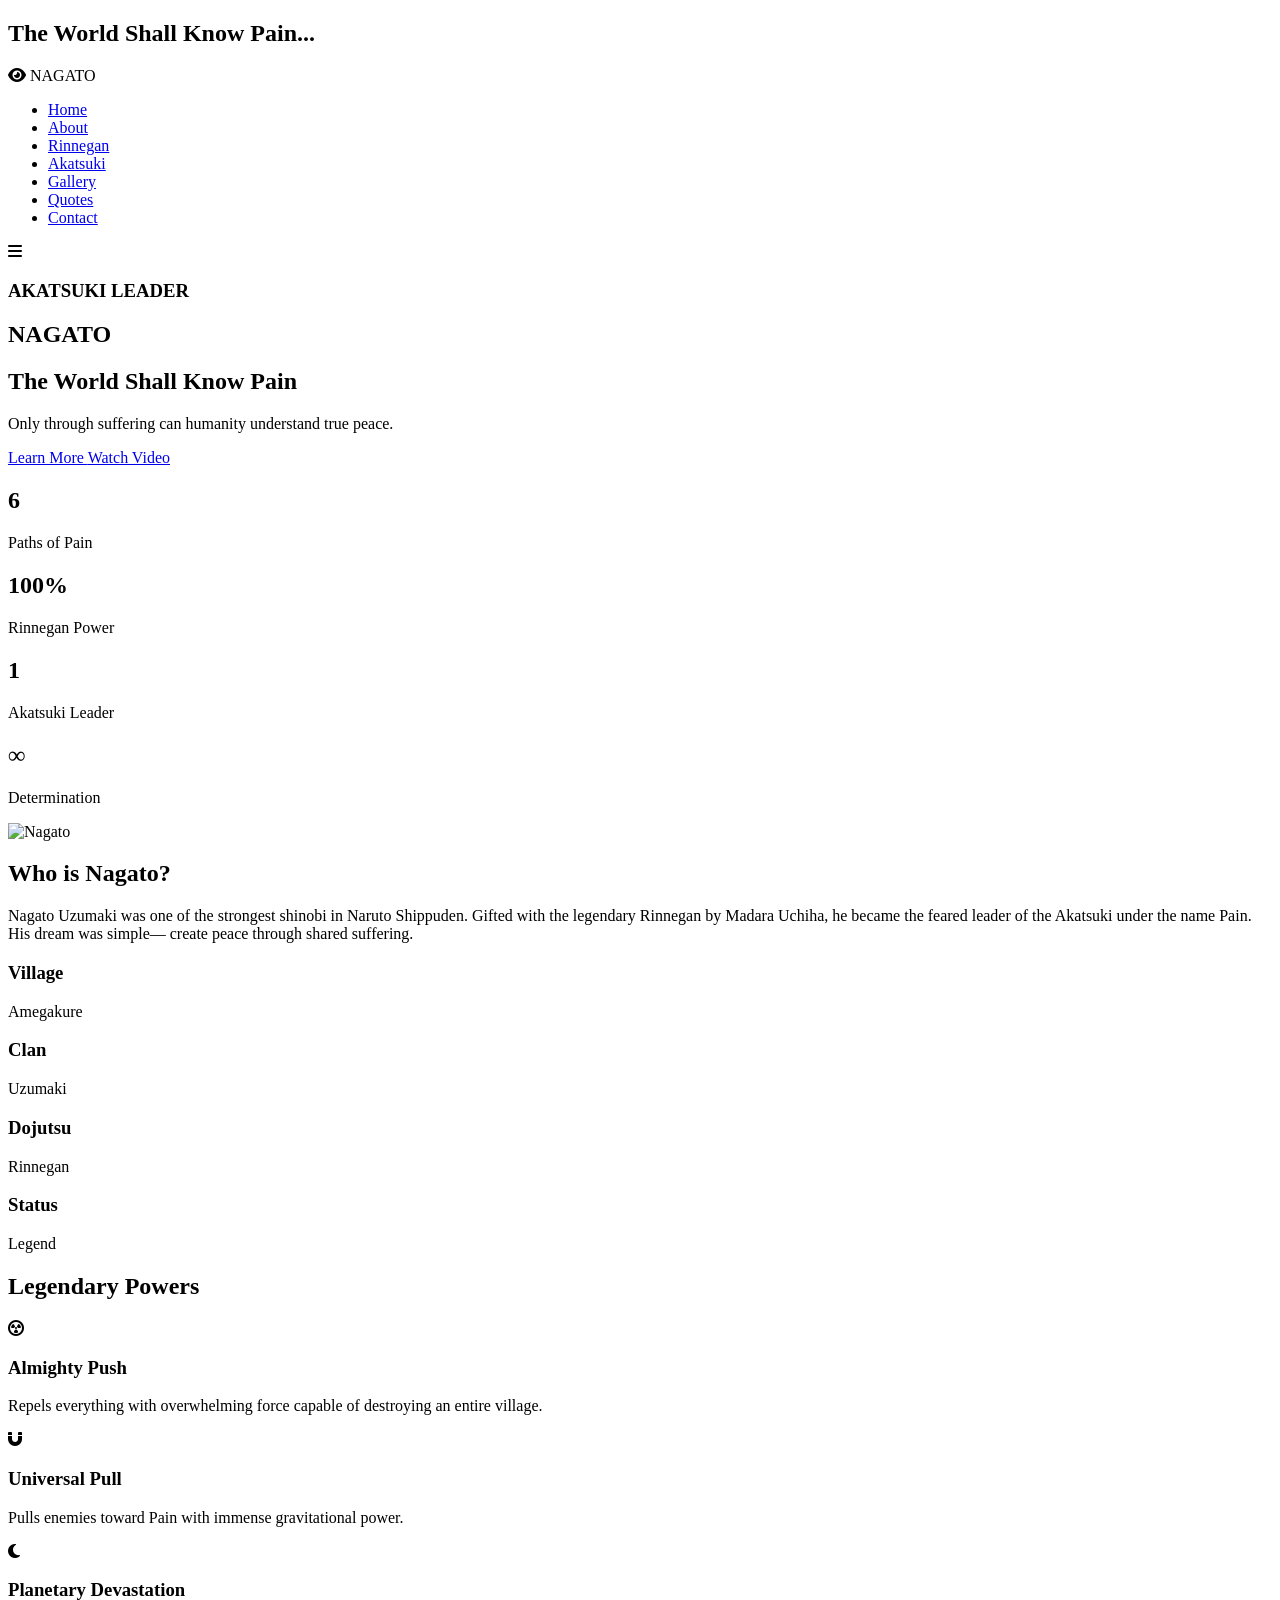
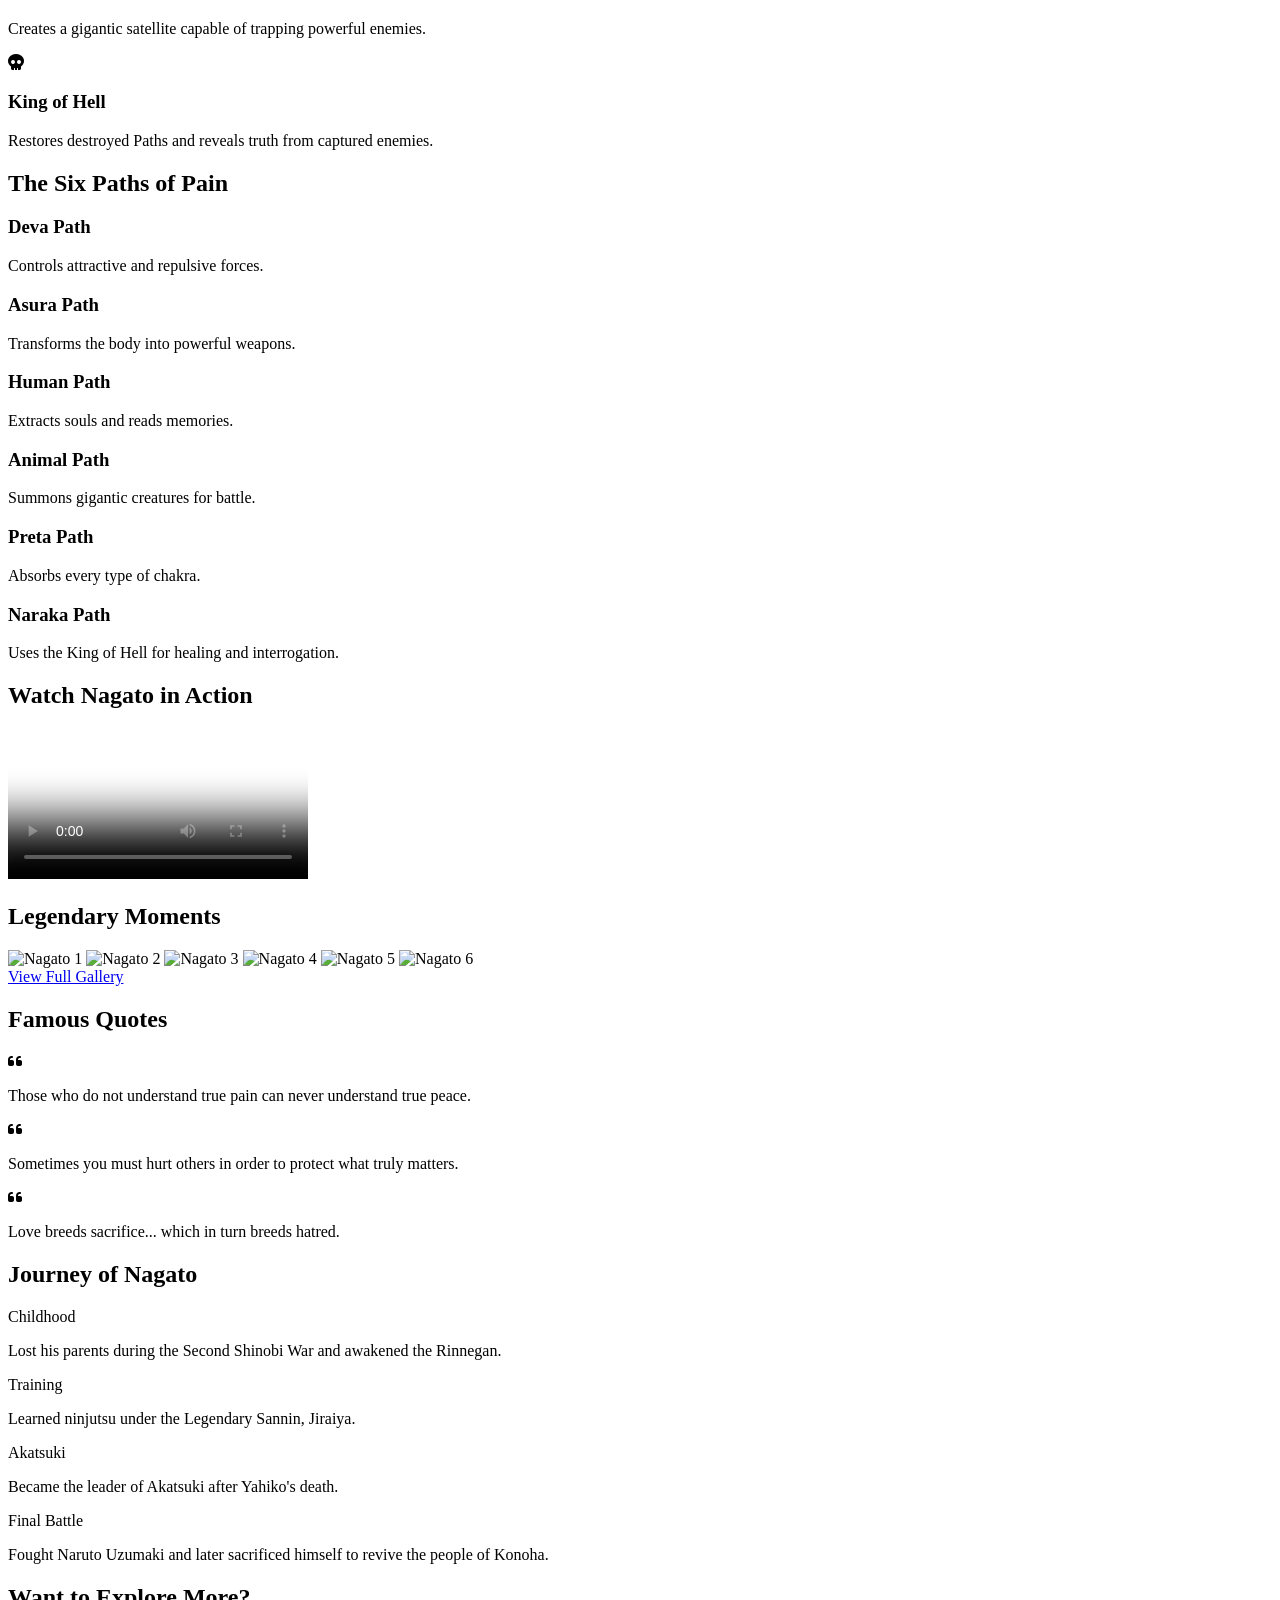
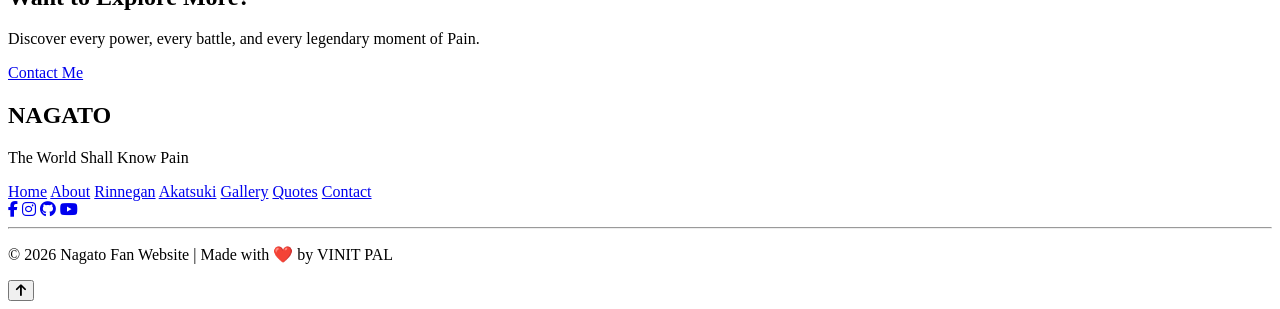
==== index.html @ 59eb29cf "Add files via upload" ====
<!DOCTYPE html>
<html lang="en">
<head>
<meta charset="UTF-8">
<meta name="viewport" content="width=device-width, initial-scale=1.0">

<title>Nagato | The World Shall Know Pain</title>

<link rel="preconnect" href="https://fonts.googleapis.com">
<link rel="preconnect" href="https://fonts.gstatic.com" crossorigin>

<link href="https://fonts.googleapis.com/css2?family=Poppins:wght@300;400;500;600;700&display=swap" rel="stylesheet">

<link rel="stylesheet" href="css/style.css">

<link rel="stylesheet"
href="https://cdnjs.cloudflare.com/ajax/libs/font-awesome/6.6.0/css/all.min.css">

</head>

<body>

<!-- Loading Screen -->

<div id="loader">

<div class="spinner"></div>

<h2>The World Shall Know Pain...</h2>

</div>

<!-- Navigation -->

<header>

<nav class="navbar">

<div class="logo">

<i class="fa-solid fa-eye"></i>

<span>NAGATO</span>

</div>

<ul class="nav-links">

<li><a href="index.html" class="active">Home</a></li>

<li><a href="about.html">About</a></li>

<li><a href="rinnegan.html">Rinnegan</a></li>

<li><a href="akatsuki.html">Akatsuki</a></li>

<li><a href="gallery.html">Gallery</a></li>

<li><a href="quotes.html">Quotes</a></li>

<li><a href="contact.html">Contact</a></li>

</ul>

<div class="menu-btn">

<i class="fa-solid fa-bars"></i>

</div>

</nav>

</header>

<!-- Hero -->

<section class="hero">

<div class="overlay"></div>

<div class="hero-content">

<h3>AKATSUKI LEADER</h3>

<h1>NAGATO</h1>

<h2>The World Shall Know Pain</h2>

<p>

Only through suffering can humanity understand true peace.

</p>

<div class="hero-buttons">

<a href="#about" class="btn">

Learn More

</a>

<a href="#video" class="btn btn-outline">

Watch Video

</a>

</div>

</div>

</section>

<!-- Stats -->

<section class="stats">

<div class="stat-box">

<h1>6</h1>

<p>Paths of Pain</p>

</div>

<div class="stat-box">

<h1>100%</h1>

<p>Rinnegan Power</p>

</div>

<div class="stat-box">

<h1>1</h1>

<p>Akatsuki Leader</p>

</div>

<div class="stat-box">

<h1>∞</h1>

<p>Determination</p>

</div>

</section>

<!-- About -->

<section id="about" class="about">

<div class="about-image">

<img src="images/nagato.png" alt="Nagato">

</div>

<div class="about-text">

<h2>Who is Nagato?</h2>

<p>

Nagato Uzumaki was one of the strongest shinobi in Naruto Shippuden.
Gifted with the legendary Rinnegan by Madara Uchiha,
he became the feared leader of the Akatsuki under the name
Pain.

His dream was simple—

create peace through shared suffering.

</p>

<div class="info-grid">

<div class="info-card">

<h3>Village</h3>

<p>Amegakure</p>

</div>

<div class="info-card">

<h3>Clan</h3>

<p>Uzumaki</p>

</div>

<div class="info-card">

<h3>Dojutsu</h3>

<p>Rinnegan</p>

</div>

<div class="info-card">

<h3>Status</h3>

<p>Legend</p>

</div>

</div>

</div>

</section>

<!-- Powers -->

<section class="powers">

<h2 class="section-title">

Legendary Powers

</h2>

<div class="cards">

<div class="power-card">

<i class="fa-solid fa-circle-radiation"></i>

<h3>Almighty Push</h3>

<p>

Repels everything with overwhelming force capable of
destroying an entire village.

</p>

</div>

<div class="power-card">

<i class="fa-solid fa-magnet"></i>

<h3>Universal Pull</h3>

<p>

Pulls enemies toward Pain with immense gravitational
power.

</p>

</div>

<div class="power-card">

<i class="fa-solid fa-moon"></i>

<h3>Planetary Devastation</h3>

<p>

Creates a gigantic satellite capable of trapping
powerful enemies.

</p>

</div>

<div class="power-card">

<i class="fa-solid fa-skull"></i>

<h3>King of Hell</h3>

<p>

Restores destroyed Paths and reveals truth from
captured enemies.

</p>

</div>

</div>

</section>

<!-- Six Paths -->

<section class="paths">

<h2 class="section-title">

The Six Paths of Pain

</h2>

<div class="path-grid">

<div class="path-card">

<h3>Deva Path</h3>

<p>

Controls attractive and repulsive forces.

</p>

</div>

<div class="path-card">

<h3>Asura Path</h3>

<p>

Transforms the body into powerful weapons.

</p>

</div>

<div class="path-card">

<h3>Human Path</h3>

<p>

Extracts souls and reads memories.

</p>

</div>

<div class="path-card">

<h3>Animal Path</h3>

<p>

Summons gigantic creatures for battle.

</p>

</div>

<div class="path-card">

<h3>Preta Path</h3>

<p>

Absorbs every type of chakra.

</p>

</div>

<div class="path-card">

<h3>Naraka Path</h3>

<p>

Uses the King of Hell for healing and interrogation.

</p>

</div>

</div>

</section>

<!-- Video Section -->

<section id="video" class="video-section">

    <h2 class="section-title">Watch Nagato in Action</h2>

    <div class="video-container">

        <video controls poster="images/video-thumbnail.jpg">
            <source src="videos/NVSN.mp4" type="video/mp4">
            Your browser does not support the video tag.
        </video>

    </div>

</section>

<!-- Gallery Preview -->

<section class="gallery-preview">

    <h2 class="section-title">Legendary Moments</h2>

    <div class="gallery-grid">

        <img src="images/gallery1.jpg" alt="Nagato 1">

        <img src="images/gallery2.jpg" alt="Nagato 2">

        <img src="images/gallery3.jpg" alt="Nagato 3">

        <img src="images/gallery4.jpg" alt="Nagato 4">

        <img src="images/gallery5.jpg" alt="Nagato 5">

        <img src="images/gallery6.jpg" alt="Nagato 6">

    </div>

    <a href="gallery.html" class="btn gallery-btn">
        View Full Gallery
    </a>

</section>

<!-- Quotes -->

<section class="quotes">

    <h2 class="section-title">
        Famous Quotes
    </h2>

    <div class="quote-container">

        <div class="quote-card">

            <i class="fa-solid fa-quote-left"></i>

            <p>
                Those who do not understand true pain can never
                understand true peace.
            </p>

        </div>

        <div class="quote-card">

            <i class="fa-solid fa-quote-left"></i>

            <p>
                Sometimes you must hurt others in order to protect
                what truly matters.
            </p>

        </div>

        <div class="quote-card">

            <i class="fa-solid fa-quote-left"></i>

            <p>
                Love breeds sacrifice...
                which in turn breeds hatred.
            </p>

        </div>

    </div>

</section>

<!-- Timeline -->

<section class="timeline">

    <h2 class="section-title">
        Journey of Nagato
    </h2>

    <div class="timeline-box">

        <div class="timeline-item">

            <span>Childhood</span>

            <p>
                Lost his parents during the Second Shinobi War
                and awakened the Rinnegan.
            </p>

        </div>

        <div class="timeline-item">

            <span>Training</span>

            <p>
                Learned ninjutsu under the Legendary Sannin,
                Jiraiya.
            </p>

        </div>

        <div class="timeline-item">

            <span>Akatsuki</span>

            <p>
                Became the leader of Akatsuki after Yahiko's death.
            </p>

        </div>

        <div class="timeline-item">

            <span>Final Battle</span>

            <p>
                Fought Naruto Uzumaki and later sacrificed himself
                to revive the people of Konoha.
            </p>

        </div>

    </div>

</section>

<!-- Contact CTA -->

<section class="contact-home">

    <div class="contact-card">

        <h2>
            Want to Explore More?
        </h2>

        <p>
            Discover every power, every battle,
            and every legendary moment of Pain.
        </p>

        <a href="contact.html" class="btn">
            Contact Me
        </a>

    </div>

</section>

<!-- Footer -->

<footer>

    <div class="footer-content">

        <div class="footer-logo">

            <h2>NAGATO</h2>

            <p>
                The World Shall Know Pain
            </p>

        </div>

        <div class="footer-links">

            <a href="index.html">Home</a>

            <a href="about.html">About</a>

            <a href="rinnegan.html">Rinnegan</a>

            <a href="akatsuki.html">Akatsuki</a>

            <a href="gallery.html">Gallery</a>

            <a href="quotes.html">Quotes</a>

            <a href="contact.html">Contact</a>

        </div>

        <div class="footer-social">

            <a href="#"><i class="fab fa-facebook-f"></i></a>

            <a href="#"><i class="fab fa-instagram"></i></a>

            <a href="#"><i class="fab fa-github"></i></a>

            <a href="#"><i class="fab fa-youtube"></i></a>

        </div>

    </div>

    <hr>

    <p class="copyright">
        © 2026 Nagato Fan Website |
        Made with ❤️ by VINIT PAL
    </p>

</footer>

<!-- Back To Top -->

<button id="topBtn">

    <i class="fa-solid fa-arrow-up"></i>

</button>

<!-- JavaScript -->

<script src="js/script.js"></script>

</body>
</html>
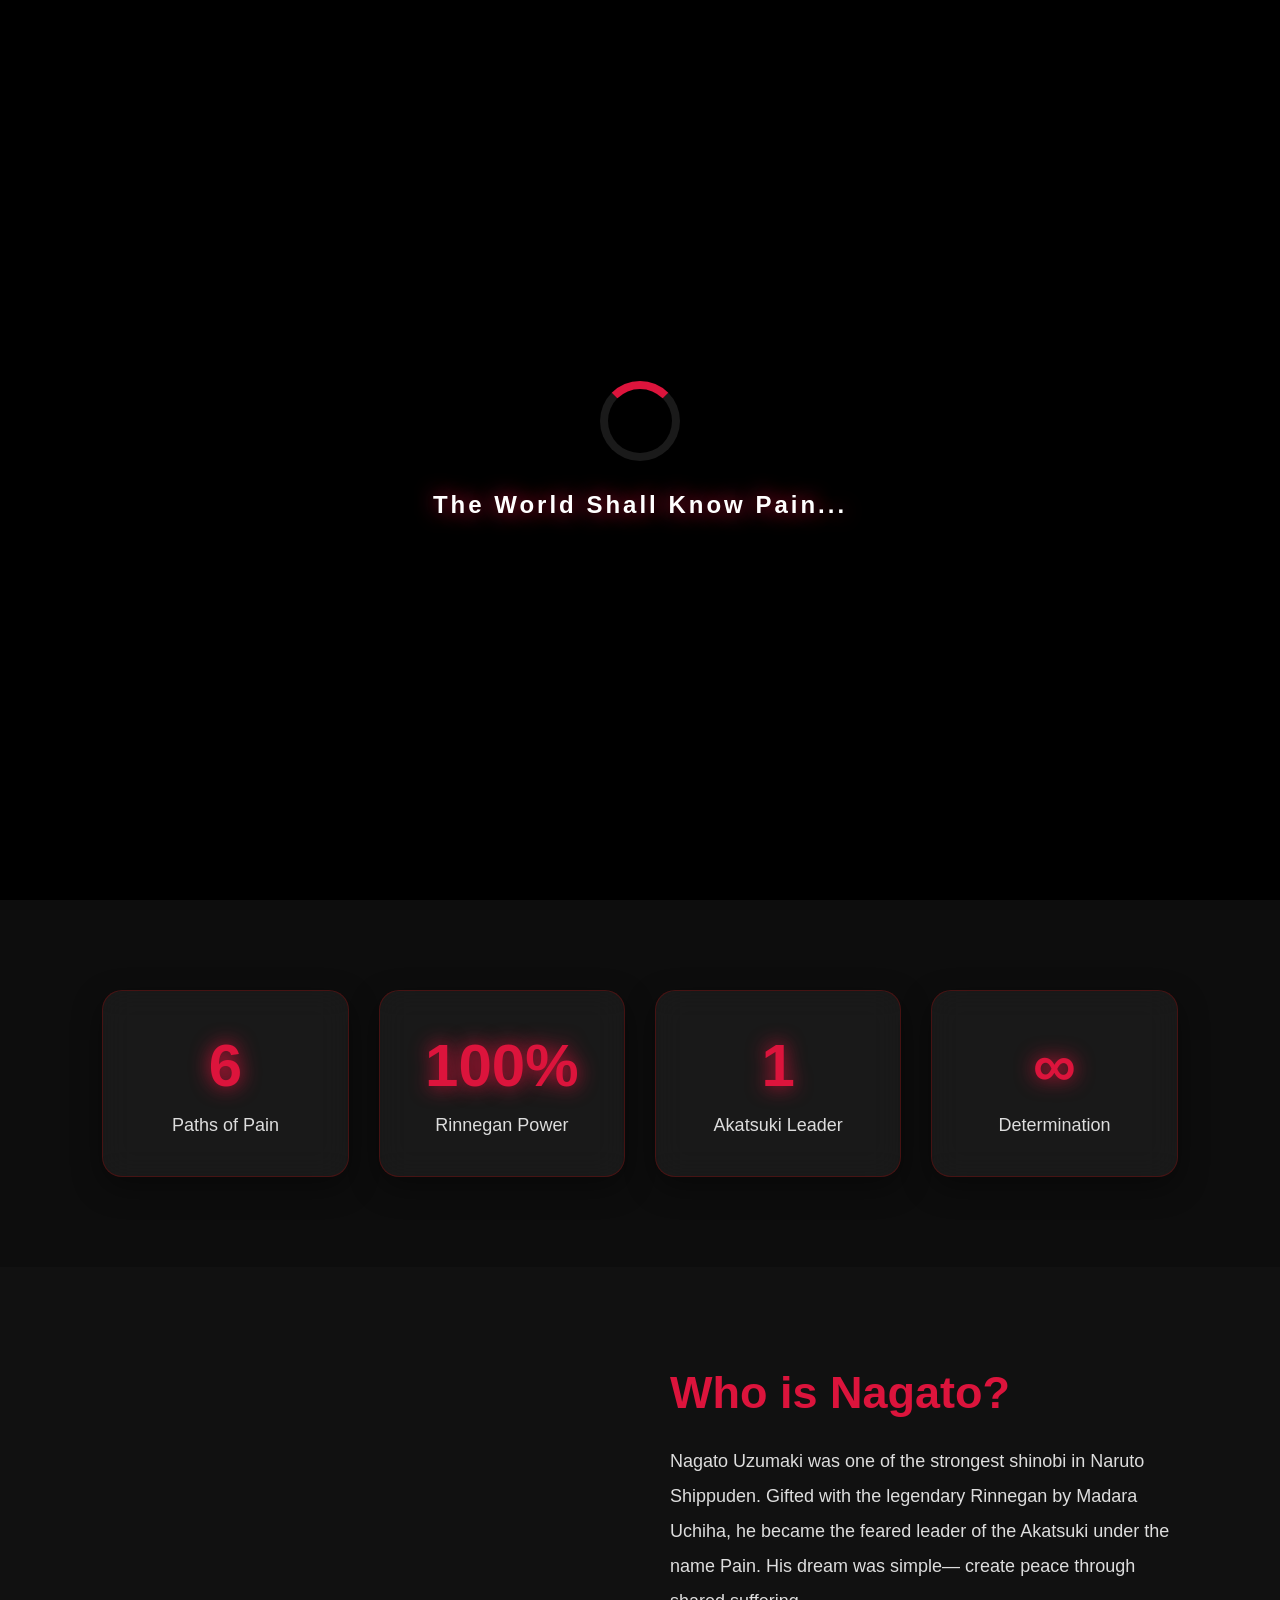
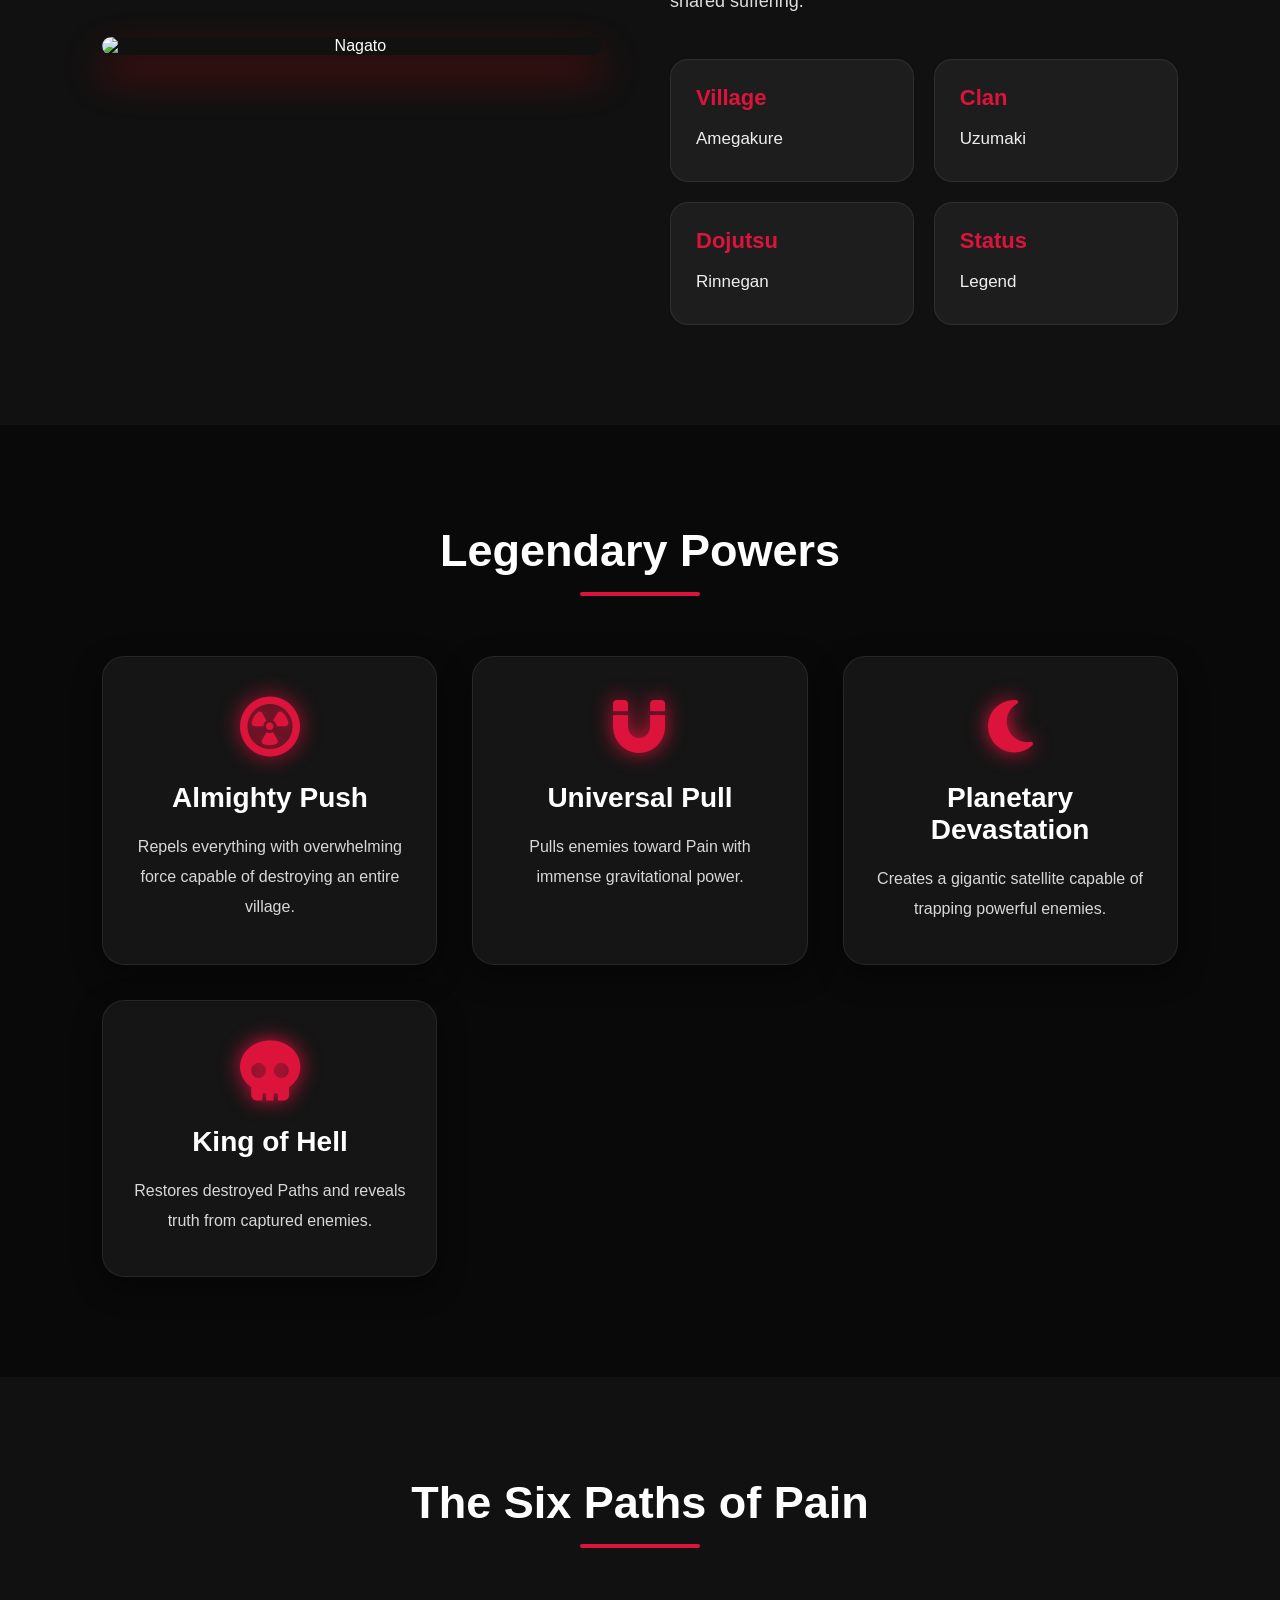
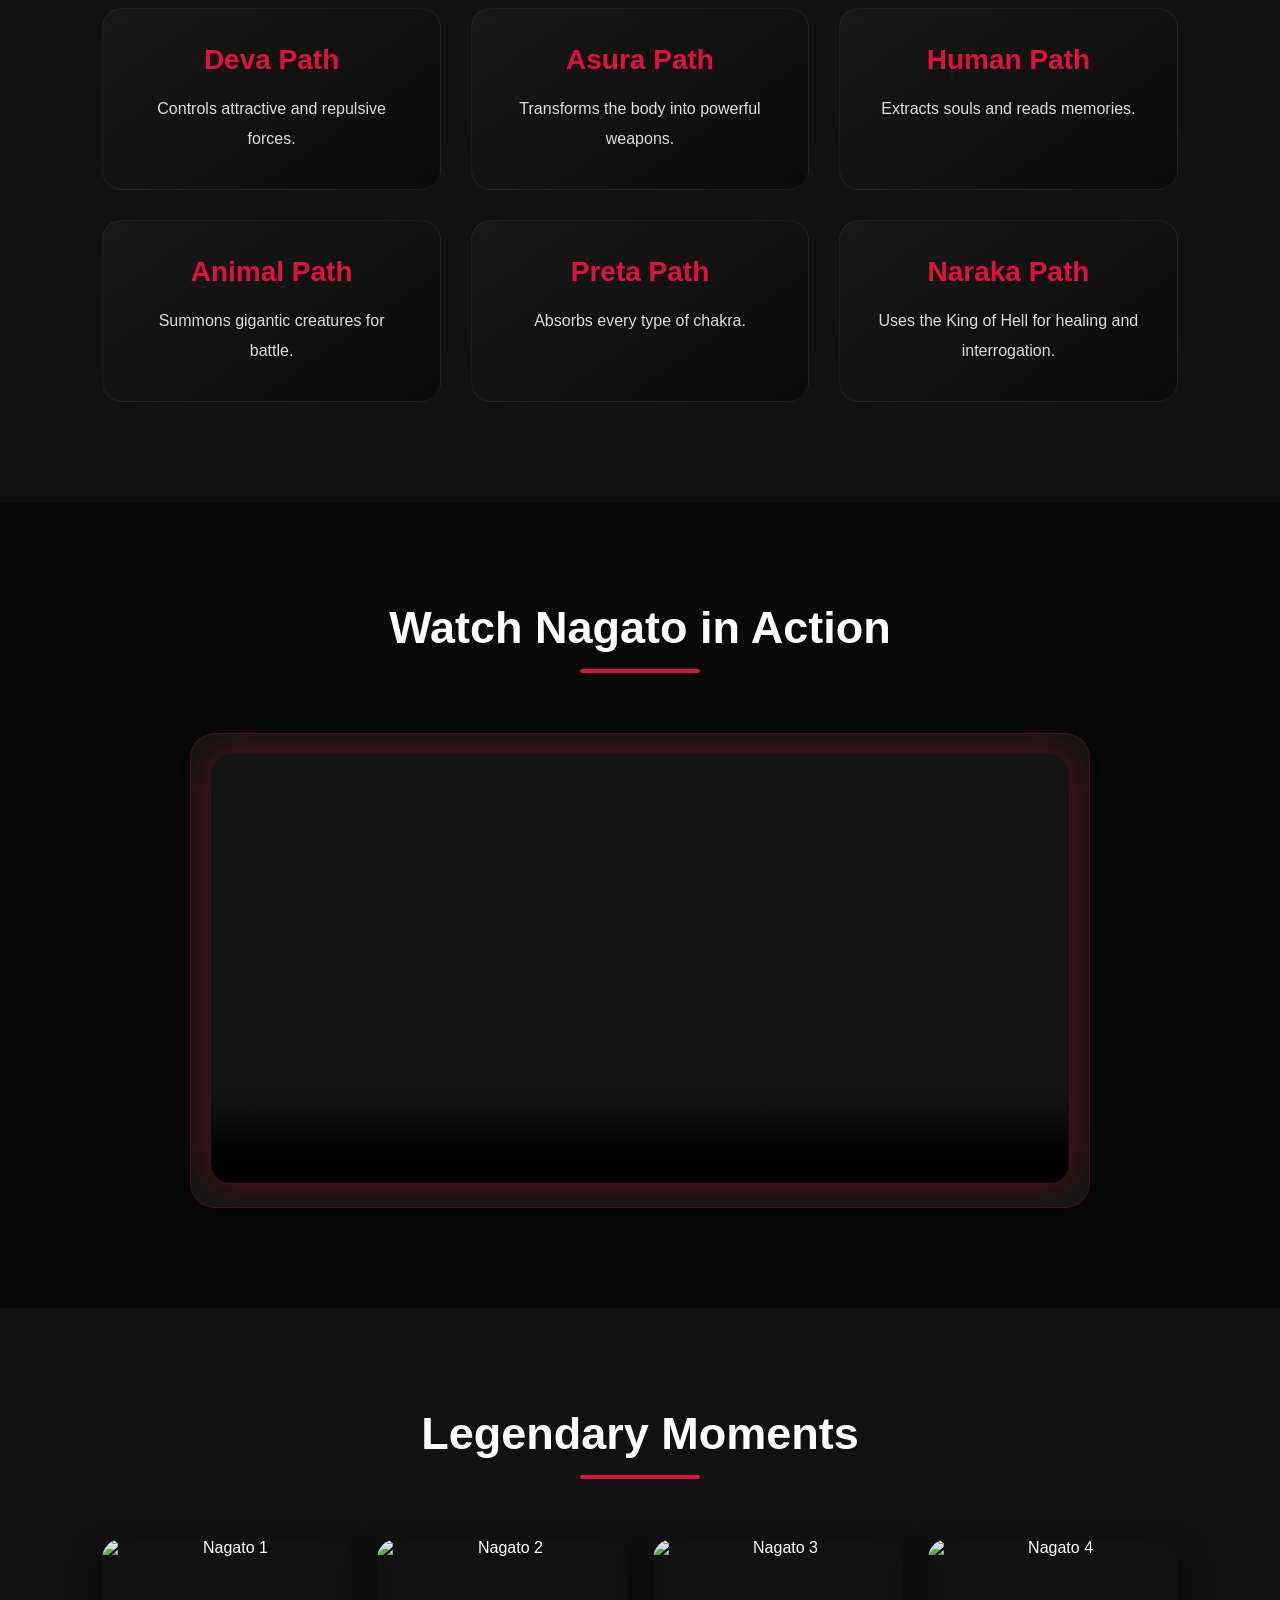
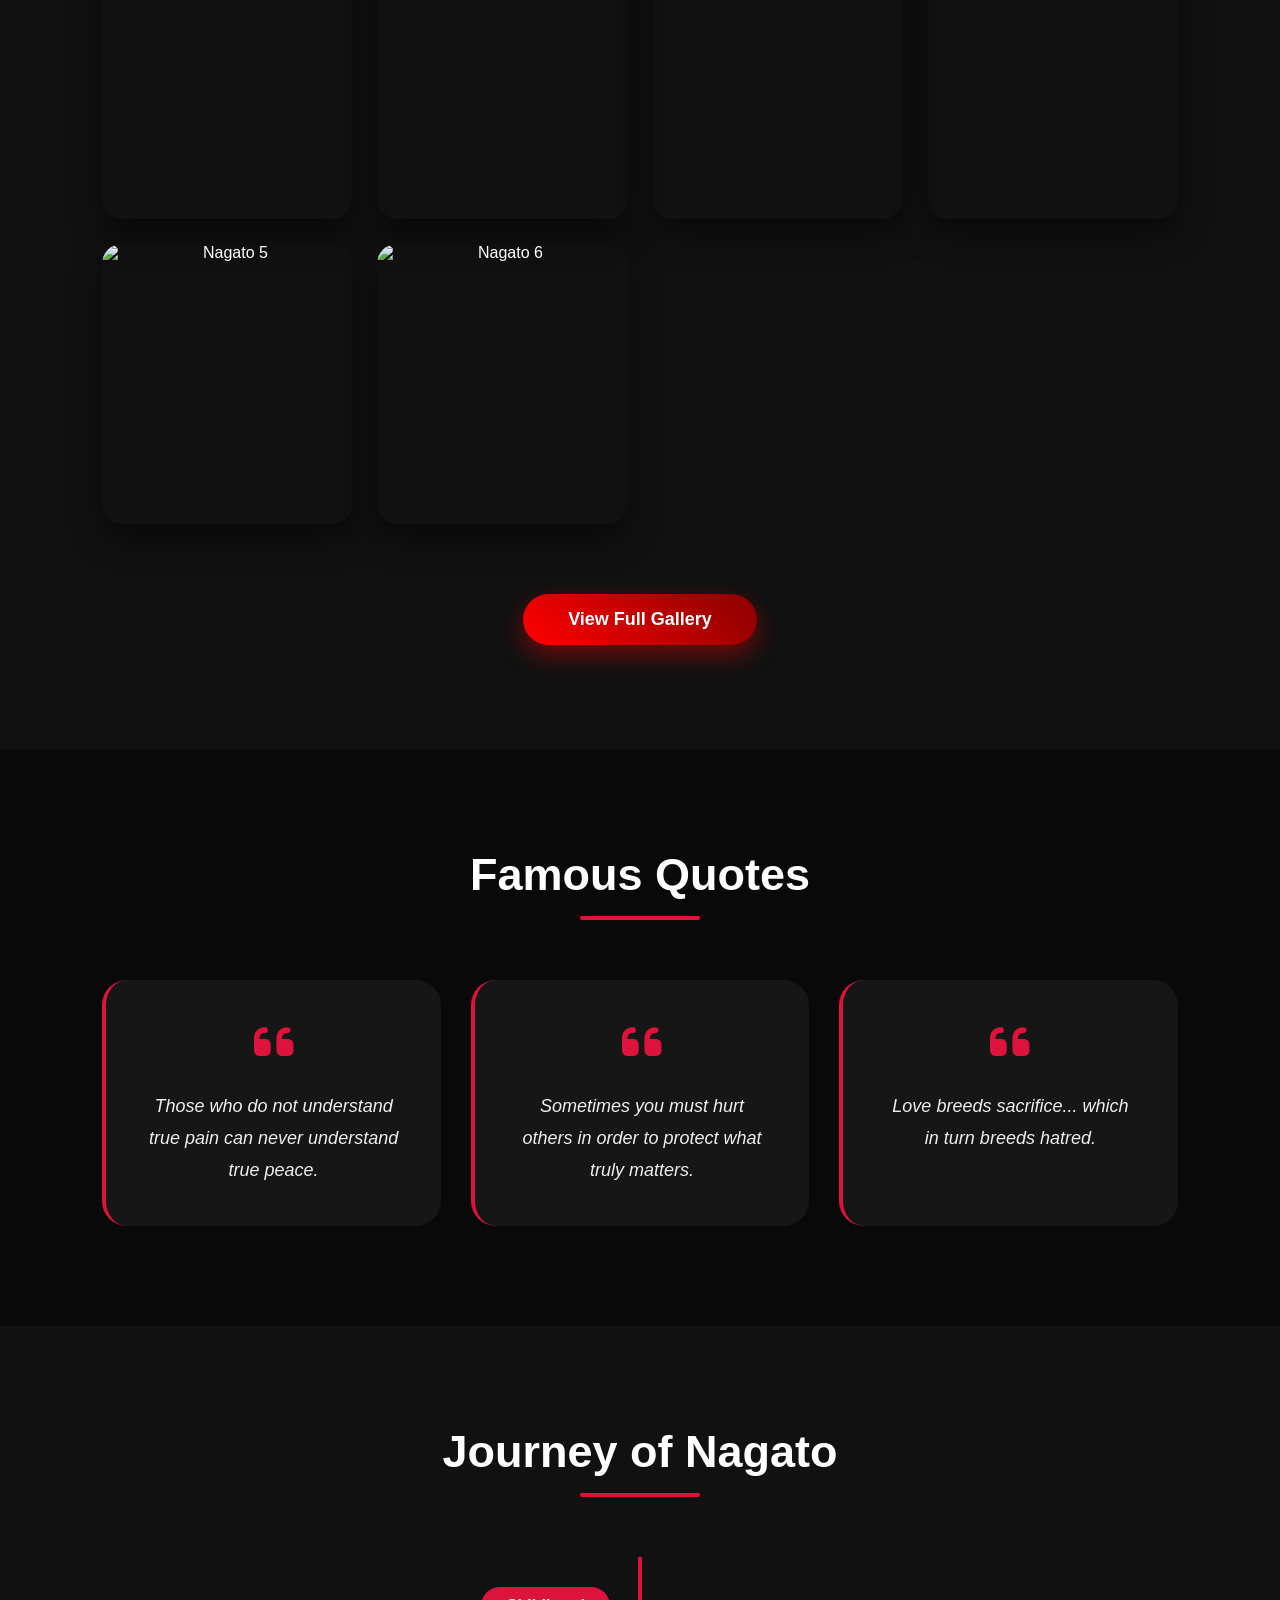
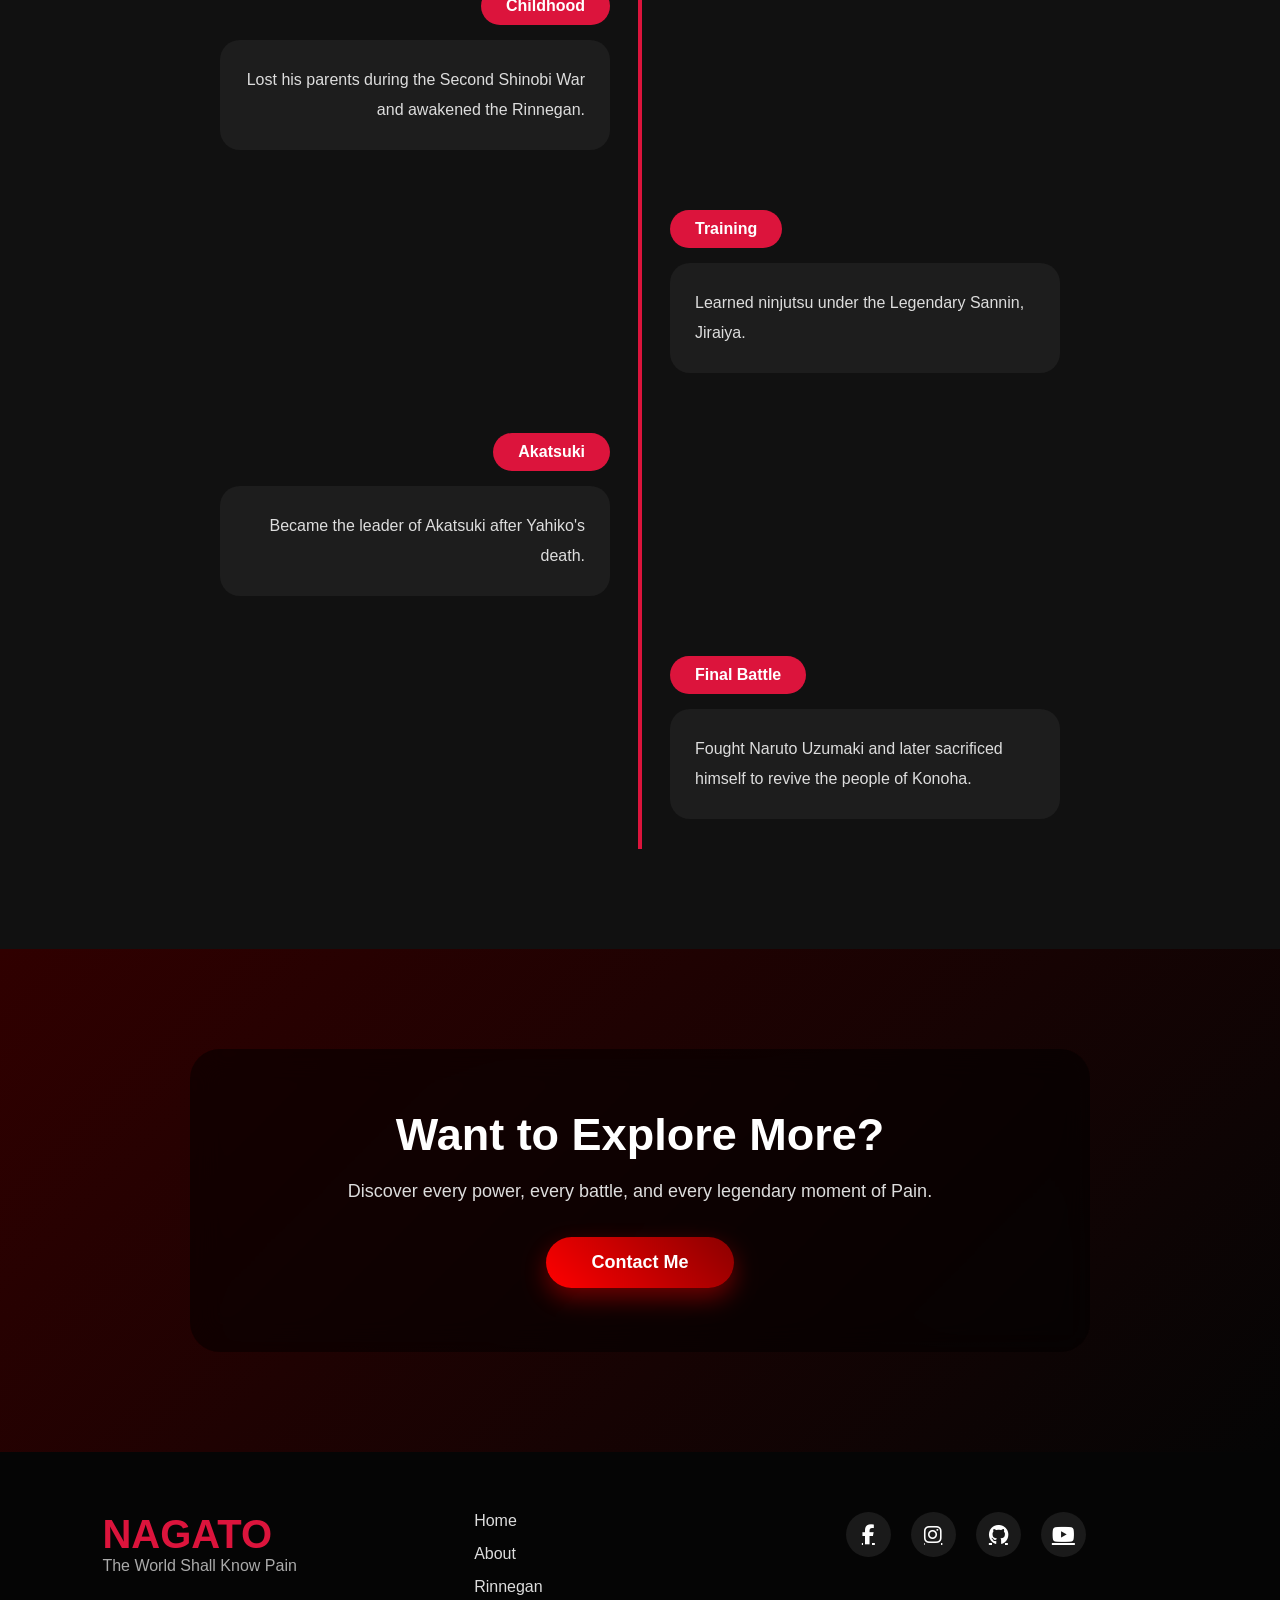
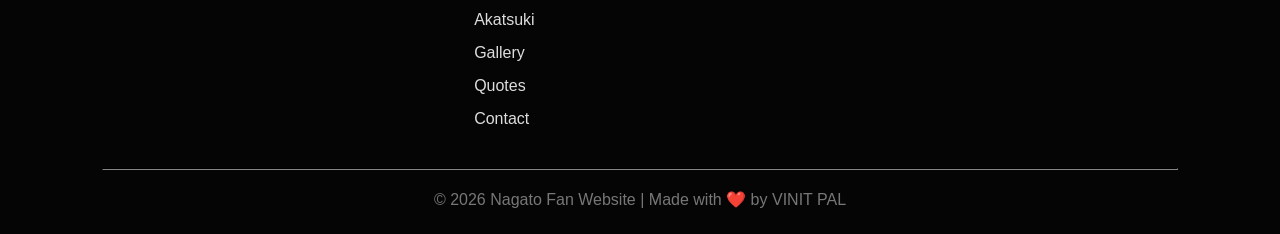
==== commit 05011704: "Fix HTML encoding issues in index.html" ====
--- a/index.html
+++ b/index.html
@@ -11,7 +11,7 @@
 
 <link href="https://fonts.googleapis.com/css2?family=Poppins:wght@300;400;500;600;700&display=swap" rel="stylesheet">
 
-<link rel="stylesheet" href="css/style.css">
+<link rel="stylesheet" href="style.css">
 
 <link rel="stylesheet"
 href="https://cdnjs.cloudflare.com/ajax/libs/font-awesome/6.6.0/css/all.min.css">
@@ -623,4 +623,4 @@
 <script src="js/script.js"></script>
 
 </body>
-</html>+</html>
--- a/style.css
+++ b/style.css
@@ -0,0 +1,2020 @@
+/*==================================================
+                GOOGLE FONT
+==================================================*/
+
+@import url('https://fonts.googleapis.com/css2?family=Poppins:wght@300;400;500;600;700;800&display=swap');
+
+/*==================================================
+                RESET
+==================================================*/
+
+*{
+    margin:0;
+    padding:0;
+    box-sizing:border-box;
+    font-family:'Poppins',sans-serif;
+    scroll-behavior:smooth;
+}
+
+html{
+    scroll-behavior:smooth;
+}
+
+body{
+
+    background:#090909;
+    color:#ffffff;
+    overflow-x:hidden;
+
+}
+
+/*==================================================
+                SCROLLBAR
+==================================================*/
+
+::-webkit-scrollbar{
+    width:10px;
+}
+
+::-webkit-scrollbar-track{
+    background:#111;
+}
+
+::-webkit-scrollbar-thumb{
+    background:#d30000;
+    border-radius:20px;
+}
+
+::-webkit-scrollbar-thumb:hover{
+    background:#ff0000;
+}
+
+/*==================================================
+                LOADER
+==================================================*/
+
+#loader{
+
+    position:fixed;
+    top:0;
+    left:0;
+
+    width:100%;
+    height:100vh;
+
+    background:#000;
+
+    display:flex;
+    justify-content:center;
+    align-items:center;
+    flex-direction:column;
+
+    z-index:99999;
+
+}
+
+.spinner{
+
+    width:80px;
+    height:80px;
+
+    border:8px solid rgba(255,255,255,.1);
+
+    border-top:8px solid crimson;
+
+    border-radius:50%;
+
+    animation:spin 1s linear infinite;
+
+}
+
+#loader h2{
+
+    margin-top:30px;
+
+    color:#fff;
+
+    letter-spacing:3px;
+
+    text-shadow:0 0 20px crimson;
+
+}
+
+@keyframes spin{
+
+0%{
+transform:rotate(0deg);
+}
+
+100%{
+transform:rotate(360deg);
+}
+
+}
+
+/*==================================================
+                NAVBAR
+==================================================*/
+
+header{
+
+position:fixed;
+
+top:0;
+
+left:0;
+
+width:100%;
+
+z-index:999;
+
+}
+
+.navbar{
+
+display:flex;
+
+justify-content:space-between;
+
+align-items:center;
+
+padding:20px 8%;
+
+background:rgba(0,0,0,.55);
+
+backdrop-filter:blur(18px);
+
+transition:.4s;
+
+}
+
+.logo{
+
+display:flex;
+
+align-items:center;
+
+gap:10px;
+
+font-size:28px;
+
+font-weight:700;
+
+color:#ff2d2d;
+
+}
+
+.logo i{
+
+font-size:35px;
+
+text-shadow:0 0 15px crimson;
+
+}
+
+.nav-links{
+
+display:flex;
+
+list-style:none;
+
+gap:35px;
+
+}
+
+.nav-links a{
+
+color:white;
+
+text-decoration:none;
+
+font-size:17px;
+
+transition:.4s;
+
+position:relative;
+
+}
+
+.nav-links a::after{
+
+content:"";
+
+position:absolute;
+
+left:0;
+
+bottom:-7px;
+
+width:0%;
+
+height:3px;
+
+background:crimson;
+
+transition:.4s;
+
+}
+
+.nav-links a:hover::after{
+
+width:100%;
+
+}
+
+.nav-links a:hover{
+
+color:#ff3434;
+
+}
+
+.active{
+
+color:#ff2b2b !important;
+
+}
+
+.menu-btn{
+
+display:none;
+
+font-size:28px;
+
+cursor:pointer;
+
+color:white;
+
+}
+
+/*==================================================
+                HERO
+==================================================*/
+
+.hero{
+
+height:100vh;
+
+background:
+
+linear-gradient(rgba(0,0,0,.70),rgba(0,0,0,.75)),
+
+url("../images/hero.jpg");
+
+background-size:cover;
+
+background-position:center;
+
+display:flex;
+
+align-items:center;
+
+justify-content:center;
+
+text-align:center;
+
+position:relative;
+
+}
+
+.overlay{
+
+position:absolute;
+
+top:0;
+
+left:0;
+
+width:100%;
+
+height:100%;
+
+background:linear-gradient(
+
+to right,
+
+rgba(0,0,0,.8),
+
+rgba(60,0,0,.4),
+
+rgba(0,0,0,.8)
+
+);
+
+}
+
+.hero-content{
+
+position:relative;
+
+z-index:2;
+
+width:90%;
+
+max-width:900px;
+
+animation:fadeUp 1.5s ease;
+
+}
+
+.hero h3{
+
+font-size:22px;
+
+color:#ff4444;
+
+letter-spacing:5px;
+
+margin-bottom:20px;
+
+}
+
+.hero h1{
+
+font-size:90px;
+
+font-weight:800;
+
+letter-spacing:8px;
+
+text-shadow:
+
+0 0 20px crimson,
+
+0 0 40px crimson,
+
+0 0 70px crimson;
+
+margin-bottom:20px;
+
+}
+
+.hero h2{
+
+font-size:38px;
+
+font-weight:500;
+
+margin-bottom:25px;
+
+}
+
+.hero p{
+
+font-size:18px;
+
+line-height:35px;
+
+max-width:700px;
+
+margin:auto;
+
+color:#dddddd;
+
+}
+
+/*==================================================
+                BUTTONS
+==================================================*/
+
+.hero-buttons{
+
+margin-top:45px;
+
+display:flex;
+
+justify-content:center;
+
+gap:25px;
+
+flex-wrap:wrap;
+
+}
+
+.btn{
+
+display:inline-block;
+
+padding:15px 45px;
+
+border-radius:50px;
+
+background:linear-gradient(
+
+45deg,
+
+#ff0000,
+
+#8b0000
+
+);
+
+color:white;
+
+text-decoration:none;
+
+font-size:18px;
+
+font-weight:600;
+
+transition:.4s;
+
+box-shadow:
+
+0 10px 25px rgba(255,0,0,.4);
+
+}
+
+.btn:hover{
+
+transform:translateY(-6px);
+
+box-shadow:
+
+0 20px 40px rgba(255,0,0,.6);
+
+}
+
+.btn-outline{
+
+background:transparent;
+
+border:2px solid crimson;
+
+}
+
+.btn-outline:hover{
+
+background:crimson;
+
+}
+
+/*==================================================
+                SECTION TITLE
+==================================================*/
+
+.section-title{
+
+font-size:45px;
+
+text-align:center;
+
+margin-bottom:60px;
+
+color:white;
+
+position:relative;
+
+}
+
+.section-title::after{
+
+content:"";
+
+display:block;
+
+width:120px;
+
+height:4px;
+
+background:crimson;
+
+margin:15px auto;
+
+border-radius:10px;
+
+}
+
+/*==================================================
+                ANIMATION
+==================================================*/
+
+@keyframes fadeUp{
+
+0%{
+
+opacity:0;
+
+transform:translateY(60px);
+
+}
+
+100%{
+
+opacity:1;
+
+transform:translateY(0);
+
+}
+
+}
+/*==================================================
+                    STATS SECTION
+==================================================*/
+
+.stats{
+
+    width:100%;
+
+    display:grid;
+
+    grid-template-columns:repeat(auto-fit,minmax(220px,1fr));
+
+    gap:30px;
+
+    padding:90px 8%;
+
+    background:#0d0d0d;
+
+}
+
+.stat-box{
+
+    background:rgba(255,255,255,.05);
+
+    border:1px solid rgba(255,0,0,.2);
+
+    backdrop-filter:blur(15px);
+
+    border-radius:20px;
+
+    padding:40px 25px;
+
+    text-align:center;
+
+    transition:.4s;
+
+    box-shadow:0 10px 30px rgba(0,0,0,.4);
+
+}
+
+.stat-box:hover{
+
+    transform:translateY(-10px);
+
+    box-shadow:0 15px 35px rgba(255,0,0,.4);
+
+    border-color:crimson;
+
+}
+
+.stat-box h1{
+
+    font-size:60px;
+
+    color:crimson;
+
+    margin-bottom:15px;
+
+    text-shadow:0 0 20px crimson;
+
+}
+
+.stat-box p{
+
+    font-size:18px;
+
+    color:#dddddd;
+
+}
+
+
+/*==================================================
+                    ABOUT SECTION
+==================================================*/
+
+.about{
+
+    display:grid;
+
+    grid-template-columns:repeat(auto-fit,minmax(350px,1fr));
+
+    align-items:center;
+
+    gap:60px;
+
+    padding:100px 8%;
+
+    background:#111;
+
+}
+
+.about-image{
+
+    text-align:center;
+
+}
+
+.about-image img{
+
+    width:100%;
+
+    max-width:500px;
+
+    border-radius:25px;
+
+    transition:.5s;
+
+    box-shadow:0 20px 40px rgba(255,0,0,.35);
+
+}
+
+.about-image img:hover{
+
+    transform:scale(1.05);
+
+}
+
+.about-text h2{
+
+    font-size:45px;
+
+    margin-bottom:25px;
+
+    color:crimson;
+
+}
+
+.about-text p{
+
+    font-size:18px;
+
+    line-height:35px;
+
+    color:#dddddd;
+
+    margin-bottom:40px;
+
+}
+
+
+/*==================================================
+                INFORMATION GRID
+==================================================*/
+
+.info-grid{
+
+    display:grid;
+
+    grid-template-columns:repeat(2,1fr);
+
+    gap:20px;
+
+}
+
+.info-card{
+
+    background:rgba(255,255,255,.05);
+
+    border-radius:18px;
+
+    padding:25px;
+
+    border:1px solid rgba(255,255,255,.08);
+
+    transition:.4s;
+
+}
+
+.info-card:hover{
+
+    transform:translateY(-8px);
+
+    background:rgba(255,0,0,.12);
+
+    border-color:crimson;
+
+}
+
+.info-card h3{
+
+    color:crimson;
+
+    margin-bottom:10px;
+
+    font-size:22px;
+
+}
+
+.info-card p{
+
+    color:#eeeeee;
+
+    font-size:17px;
+
+    margin:0;
+
+}
+
+
+/*==================================================
+                POWERS SECTION
+==================================================*/
+
+.powers{
+
+    padding:100px 8%;
+
+    background:#090909;
+
+}
+
+.cards{
+
+    display:grid;
+
+    grid-template-columns:repeat(auto-fit,minmax(260px,1fr));
+
+    gap:35px;
+
+}
+
+.power-card{
+
+    background:rgba(255,255,255,.05);
+
+    border-radius:22px;
+
+    padding:40px 30px;
+
+    text-align:center;
+
+    transition:.45s;
+
+    border:1px solid rgba(255,255,255,.08);
+
+    box-shadow:0 10px 30px rgba(0,0,0,.45);
+
+}
+
+.power-card:hover{
+
+    transform:translateY(-12px);
+
+    border-color:crimson;
+
+    box-shadow:0 20px 45px rgba(255,0,0,.35);
+
+}
+
+.power-card i{
+
+    font-size:60px;
+
+    color:crimson;
+
+    margin-bottom:25px;
+
+    text-shadow:0 0 20px crimson;
+
+}
+
+.power-card h3{
+
+    font-size:28px;
+
+    margin-bottom:18px;
+
+}
+
+.power-card p{
+
+    color:#d8d8d8;
+
+    line-height:30px;
+
+}
+
+
+/*==================================================
+                SIX PATHS
+==================================================*/
+
+.paths{
+
+    padding:100px 8%;
+
+    background:#111;
+
+}
+
+.path-grid{
+
+    display:grid;
+
+    grid-template-columns:repeat(auto-fit,minmax(260px,1fr));
+
+    gap:30px;
+
+}
+
+.path-card{
+
+    background:linear-gradient(145deg,#181818,#0b0b0b);
+
+    border-radius:20px;
+
+    padding:35px;
+
+    text-align:center;
+
+    transition:.45s;
+
+    border:1px solid rgba(255,255,255,.06);
+
+    position:relative;
+
+    overflow:hidden;
+
+}
+
+.path-card::before{
+
+    content:"";
+
+    position:absolute;
+
+    top:0;
+
+    left:-100%;
+
+    width:100%;
+
+    height:100%;
+
+    background:linear-gradient(
+
+        90deg,
+
+        transparent,
+
+        rgba(255,0,0,.25),
+
+        transparent
+
+    );
+
+    transition:.6s;
+
+}
+
+.path-card:hover::before{
+
+    left:100%;
+
+}
+
+.path-card:hover{
+
+    transform:translateY(-10px);
+
+    border-color:crimson;
+
+    box-shadow:0 20px 40px rgba(255,0,0,.35);
+
+}
+
+.path-card h3{
+
+    font-size:28px;
+
+    color:crimson;
+
+    margin-bottom:18px;
+
+}
+
+.path-card p{
+
+    color:#dddddd;
+
+    line-height:30px;
+
+}
+
+
+/*==================================================
+            COMMON IMAGE EFFECTS
+==================================================*/
+
+img{
+
+    max-width:100%;
+
+    display:block;
+
+}
+
+img:hover{
+
+    filter:brightness(110%);
+
+}
+
+
+/*==================================================
+            SPACING UTILITIES
+==================================================*/
+
+section{
+
+    position:relative;
+
+}
+
+.container{
+
+    width:90%;
+
+    max-width:1200px;
+
+    margin:auto;
+
+}
+/*==================================================
+                VIDEO SECTION
+==================================================*/
+
+.video-section{
+
+    padding:100px 8%;
+
+    background:#090909;
+
+    text-align:center;
+
+}
+
+.video-container{
+
+    max-width:900px;
+
+    margin:auto;
+
+    padding:20px;
+
+    background:rgba(255,255,255,.05);
+
+    border-radius:25px;
+
+    border:1px solid rgba(255,0,0,.25);
+
+    box-shadow:0 20px 50px rgba(0,0,0,.5);
+
+}
+
+.video-container video{
+
+    width:100%;
+
+    border-radius:20px;
+
+    outline:none;
+
+    box-shadow:0 0 30px rgba(255,0,0,.35);
+
+}
+
+
+/*==================================================
+                GALLERY SECTION
+==================================================*/
+
+.gallery-preview{
+
+    padding:100px 8%;
+
+    background:#111;
+
+    text-align:center;
+
+}
+
+.gallery-grid{
+
+    display:grid;
+
+    grid-template-columns:repeat(auto-fit,minmax(250px,1fr));
+
+    gap:25px;
+
+    margin-bottom:50px;
+
+}
+
+.gallery-grid img{
+
+    width:100%;
+
+    height:280px;
+
+    object-fit:cover;
+
+    border-radius:20px;
+
+    transition:.5s;
+
+    cursor:pointer;
+
+    box-shadow:0 15px 30px rgba(0,0,0,.5);
+
+}
+
+.gallery-grid img:hover{
+
+    transform:scale(1.06);
+
+    box-shadow:0 20px 40px rgba(255,0,0,.5);
+
+}
+
+.gallery-btn{
+
+    margin-top:20px;
+
+}
+
+
+/*==================================================
+                QUOTES SECTION
+==================================================*/
+
+.quotes{
+
+    padding:100px 8%;
+
+    background:#090909;
+
+}
+
+.quote-container{
+
+    display:grid;
+
+    grid-template-columns:repeat(auto-fit,minmax(280px,1fr));
+
+    gap:30px;
+
+}
+
+.quote-card{
+
+    background:rgba(255,255,255,.05);
+
+    padding:40px;
+
+    border-radius:25px;
+
+    text-align:center;
+
+    border-left:4px solid crimson;
+
+    transition:.4s;
+
+}
+
+.quote-card:hover{
+
+    transform:translateY(-10px);
+
+    background:rgba(255,0,0,.12);
+
+}
+
+.quote-card i{
+
+    font-size:45px;
+
+    color:crimson;
+
+    margin-bottom:25px;
+
+}
+
+.quote-card p{
+
+    font-size:18px;
+
+    line-height:32px;
+
+    font-style:italic;
+
+    color:#eee;
+
+}
+
+
+/*==================================================
+                TIMELINE SECTION
+==================================================*/
+
+.timeline{
+
+    padding:100px 8%;
+
+    background:#111;
+
+}
+
+.timeline-box{
+
+    max-width:900px;
+
+    margin:auto;
+
+    position:relative;
+
+}
+
+.timeline-box::before{
+
+    content:"";
+
+    position:absolute;
+
+    left:50%;
+
+    top:0;
+
+    transform:translateX(-50%);
+
+    width:4px;
+
+    height:100%;
+
+    background:crimson;
+
+}
+
+.timeline-item{
+
+    width:50%;
+
+    padding:30px;
+
+    position:relative;
+
+}
+
+.timeline-item:nth-child(odd){
+
+    left:0;
+
+    text-align:right;
+
+}
+
+.timeline-item:nth-child(even){
+
+    left:50%;
+
+}
+
+.timeline-item span{
+
+    display:inline-block;
+
+    padding:10px 25px;
+
+    border-radius:30px;
+
+    background:crimson;
+
+    color:white;
+
+    font-weight:600;
+
+    margin-bottom:15px;
+
+}
+
+.timeline-item p{
+
+    background:rgba(255,255,255,.05);
+
+    padding:25px;
+
+    border-radius:20px;
+
+    line-height:30px;
+
+    color:#ddd;
+
+}
+
+
+/*==================================================
+                CONTACT CTA
+==================================================*/
+
+.contact-home{
+
+    padding:100px 8%;
+
+    background:
+
+    linear-gradient(
+
+    135deg,
+
+    #300000,
+
+    #050505
+
+    );
+
+}
+
+.contact-card{
+
+    max-width:900px;
+
+    margin:auto;
+
+    text-align:center;
+
+    padding:60px 40px;
+
+    border-radius:30px;
+
+    background:rgba(0,0,0,.5);
+
+    backdrop-filter:blur(15px);
+
+}
+
+.contact-card h2{
+
+    font-size:45px;
+
+    margin-bottom:20px;
+
+}
+
+.contact-card p{
+
+    color:#ddd;
+
+    font-size:18px;
+
+    margin-bottom:35px;
+
+}
+
+
+/*==================================================
+                FOOTER
+==================================================*/
+
+footer{
+
+    background:#050505;
+
+    padding:60px 8% 25px;
+
+}
+
+.footer-content{
+
+    display:grid;
+
+    grid-template-columns:repeat(auto-fit,minmax(250px,1fr));
+
+    gap:40px;
+
+}
+
+.footer-logo h2{
+
+    font-size:40px;
+
+    color:crimson;
+
+}
+
+.footer-logo p{
+
+    color:#aaa;
+
+}
+
+.footer-links{
+
+    display:flex;
+
+    flex-direction:column;
+
+    gap:15px;
+
+}
+
+.footer-links a{
+
+    color:#ddd;
+
+    text-decoration:none;
+
+    transition:.3s;
+
+}
+
+.footer-links a:hover{
+
+    color:crimson;
+
+    padding-left:10px;
+
+}
+
+.footer-social{
+
+    display:flex;
+
+    gap:20px;
+
+}
+
+.footer-social a{
+
+    width:45px;
+
+    height:45px;
+
+    display:flex;
+
+    align-items:center;
+
+    justify-content:center;
+
+    background:#1a1a1a;
+
+    border-radius:50%;
+
+    color:white;
+
+    font-size:20px;
+
+    transition:.4s;
+
+}
+
+.footer-social a:hover{
+
+    background:crimson;
+
+    transform:translateY(-8px);
+
+}
+
+footer hr{
+
+    margin:40px 0 20px;
+
+    border-color:#333;
+
+}
+
+.copyright{
+
+    text-align:center;
+
+    color:#777;
+
+}
+
+
+/*==================================================
+                BACK TO TOP
+==================================================*/
+
+#topBtn{
+
+    position:fixed;
+
+    right:30px;
+
+    bottom:30px;
+
+    width:50px;
+
+    height:50px;
+
+    border:none;
+
+    border-radius:50%;
+
+    background:crimson;
+
+    color:white;
+
+    font-size:20px;
+
+    cursor:pointer;
+
+    display:none;
+
+    z-index:1000;
+
+    transition:.4s;
+
+}
+
+#topBtn:hover{
+
+    background:white;
+
+    color:crimson;
+
+}
+
+
+/*==================================================
+                RESPONSIVE DESIGN
+==================================================*/
+
+
+@media(max-width:1000px){
+
+
+.nav-links{
+
+    position:fixed;
+
+    top:80px;
+
+    right:-100%;
+
+    width:280px;
+
+    height:calc(100vh - 80px);
+
+    background:#090909;
+
+    flex-direction:column;
+
+    align-items:center;
+
+    padding-top:50px;
+
+    transition:.5s;
+
+}
+
+
+.nav-links.active{
+
+    right:0;
+
+}
+
+
+.menu-btn{
+
+    display:block;
+
+}
+
+
+.hero h1{
+
+    font-size:65px;
+
+}
+
+
+.hero h2{
+
+    font-size:30px;
+
+}
+
+
+.timeline-box::before{
+
+    left:20px;
+
+}
+
+
+.timeline-item,
+.timeline-item:nth-child(even),
+.timeline-item:nth-child(odd){
+
+    width:100%;
+
+    left:0;
+
+    text-align:left;
+
+    padding-left:60px;
+
+}
+
+
+}
+
+
+@media(max-width:600px){
+
+
+.navbar{
+
+    padding:20px 5%;
+
+}
+
+
+.logo{
+
+    font-size:22px;
+
+}
+
+
+.hero h1{
+
+    font-size:45px;
+
+    letter-spacing:3px;
+
+}
+
+
+.hero h2{
+
+    font-size:23px;
+
+}
+
+
+.hero p{
+
+    font-size:15px;
+
+}
+
+
+.section-title{
+
+    font-size:32px;
+
+}
+
+
+.info-grid{
+
+    grid-template-columns:1fr;
+
+}
+
+
+.about-text h2{
+
+    font-size:35px;
+
+}
+
+
+.btn{
+
+    padding:12px 30px;
+
+    font-size:15px;
+
+}
+
+
+.gallery-grid img{
+
+    height:220px;
+
+}
+
+
+.contact-card h2{
+
+    font-size:32px;
+
+}
+
+
+}
+/* Image Popup */
+
+.image-popup{
+
+position:fixed;
+
+top:0;
+left:0;
+
+width:100%;
+height:100vh;
+
+background:rgba(0,0,0,.9);
+
+display:flex;
+
+align-items:center;
+
+justify-content:center;
+
+z-index:9999;
+
+}
+
+
+.image-popup img{
+
+max-width:90%;
+
+max-height:90%;
+
+border-radius:20px;
+
+box-shadow:0 0 50px crimson;
+
+}
+
+
+
+/* Ripple */
+
+.btn{
+
+position:relative;
+
+overflow:hidden;
+
+}
+
+
+.ripple{
+
+position:absolute;
+
+width:20px;
+
+height:20px;
+
+background:white;
+
+border-radius:50%;
+
+transform:scale(0);
+
+animation:ripple .6s linear;
+
+}
+
+
+
+@keyframes ripple{
+
+to{
+
+transform:scale(20);
+
+opacity:0;
+
+}
+
+}
+/* Gallery Filter */
+
+.gallery-filter{
+
+display:flex;
+
+justify-content:center;
+
+gap:20px;
+
+flex-wrap:wrap;
+
+margin-bottom:50px;
+
+}
+
+
+.filter-btn{
+
+padding:12px 30px;
+
+border:none;
+
+border-radius:30px;
+
+background:#222;
+
+color:white;
+
+cursor:pointer;
+
+transition:.3s;
+
+}
+
+
+.filter-btn:hover,
+.filter-btn.active{
+
+background:crimson;
+
+}
+
+
+/* Gallery Cards */
+
+.gallery-item{
+
+position:relative;
+
+overflow:hidden;
+
+border-radius:20px;
+
+}
+
+
+.gallery-overlay{
+
+position:absolute;
+
+bottom:-100%;
+
+left:0;
+
+width:100%;
+
+padding:25px;
+
+background:linear-gradient(
+transparent,
+rgba(0,0,0,.9)
+);
+
+transition:.5s;
+
+}
+
+
+.gallery-item:hover .gallery-overlay{
+
+bottom:0;
+
+}
+
+
+.gallery-overlay h3{
+
+color:crimson;
+
+font-size:25px;
+
+}
+
+
+.gallery-overlay p{
+
+color:white;
+
+}
+/*==================================================
+              CONTACT PAGE
+==================================================*/
+
+
+.contact-page{
+
+padding:100px 8%;
+
+background:#090909;
+
+}
+
+
+.contact-container{
+
+display:grid;
+
+grid-template-columns:repeat(auto-fit,minmax(350px,1fr));
+
+gap:50px;
+
+max-width:1200px;
+
+margin:auto;
+
+}
+
+
+.contact-info,
+.contact-form{
+
+background:rgba(255,255,255,.05);
+
+padding:45px;
+
+border-radius:25px;
+
+border:1px solid rgba(255,0,0,.2);
+
+backdrop-filter:blur(15px);
+
+}
+
+
+.contact-info h2,
+.contact-form h2{
+
+font-size:35px;
+
+color:crimson;
+
+margin-bottom:25px;
+
+}
+
+
+.contact-info p{
+
+color:#ddd;
+
+line-height:30px;
+
+}
+
+
+
+.contact-item{
+
+display:flex;
+
+align-items:center;
+
+gap:20px;
+
+margin-top:30px;
+
+}
+
+
+
+.contact-item i{
+
+width:55px;
+
+height:55px;
+
+display:flex;
+
+align-items:center;
+
+justify-content:center;
+
+background:crimson;
+
+border-radius:50%;
+
+font-size:22px;
+
+}
+
+
+
+.contact-item h3{
+
+color:white;
+
+}
+
+
+
+.social-big{
+
+display:flex;
+
+gap:15px;
+
+margin-top:40px;
+
+}
+
+
+
+.social-big a{
+
+width:45px;
+
+height:45px;
+
+border-radius:50%;
+
+display:flex;
+
+align-items:center;
+
+justify-content:center;
+
+background:#222;
+
+color:white;
+
+font-size:20px;
+
+transition:.3s;
+
+}
+
+
+
+.social-big a:hover{
+
+background:crimson;
+
+transform:translateY(-8px);
+
+}
+
+
+
+/* Form */
+
+
+.input-box{
+
+position:relative;
+
+margin-bottom:30px;
+
+}
+
+
+
+.input-box input,
+.input-box textarea{
+
+width:100%;
+
+padding:15px;
+
+background:transparent;
+
+border:1px solid #555;
+
+border-radius:10px;
+
+color:white;
+
+font-size:16px;
+
+outline:none;
+
+}
+
+
+
+.input-box textarea{
+
+height:140px;
+
+resize:none;
+
+}
+
+
+
+.input-box label{
+
+position:absolute;
+
+left:15px;
+
+top:15px;
+
+color:#aaa;
+
+transition:.3s;
+
+pointer-events:none;
+
+}
+
+
+
+.input-box input:focus ~ label,
+.input-box input:valid ~ label,
+.input-box textarea:focus ~ label,
+.input-box textarea:valid ~ label{
+
+top:-12px;
+
+background:#090909;
+
+padding:0 10px;
+
+color:crimson;
+
+font-size:13px;
+
+}
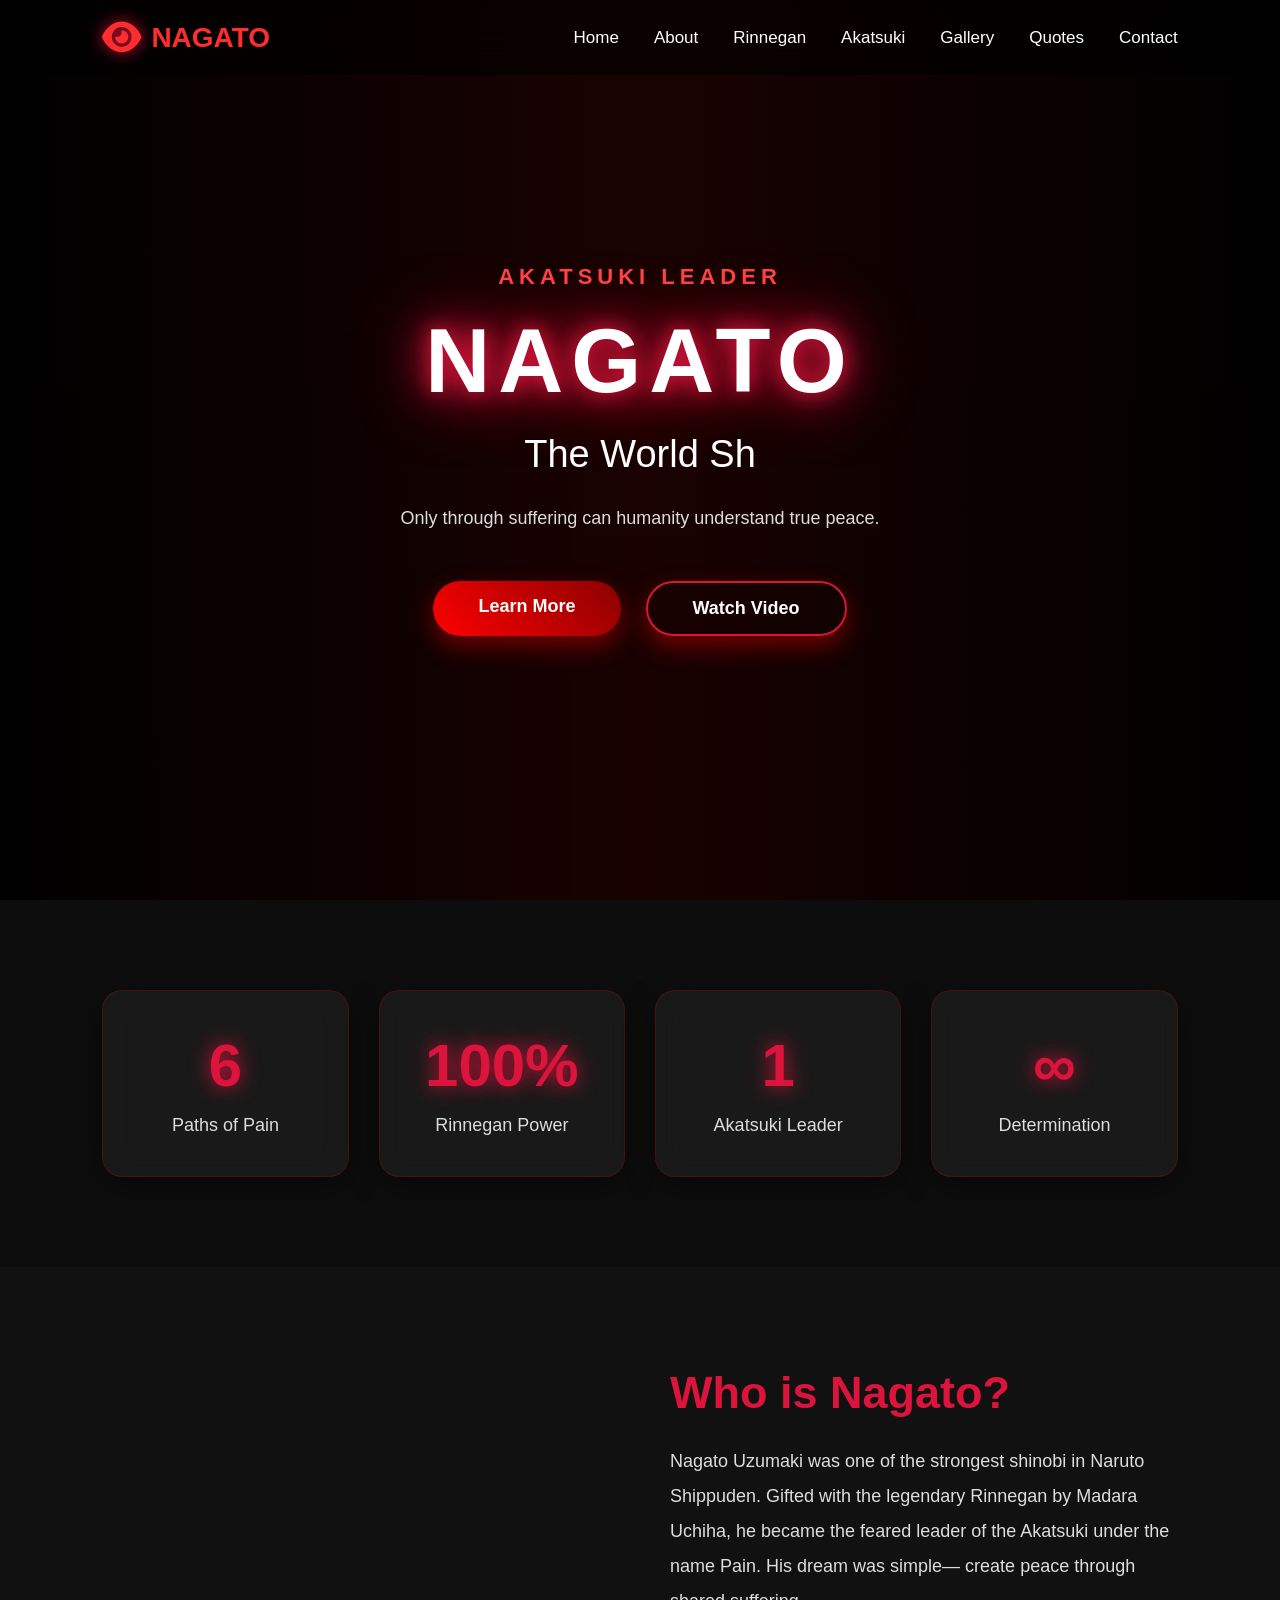
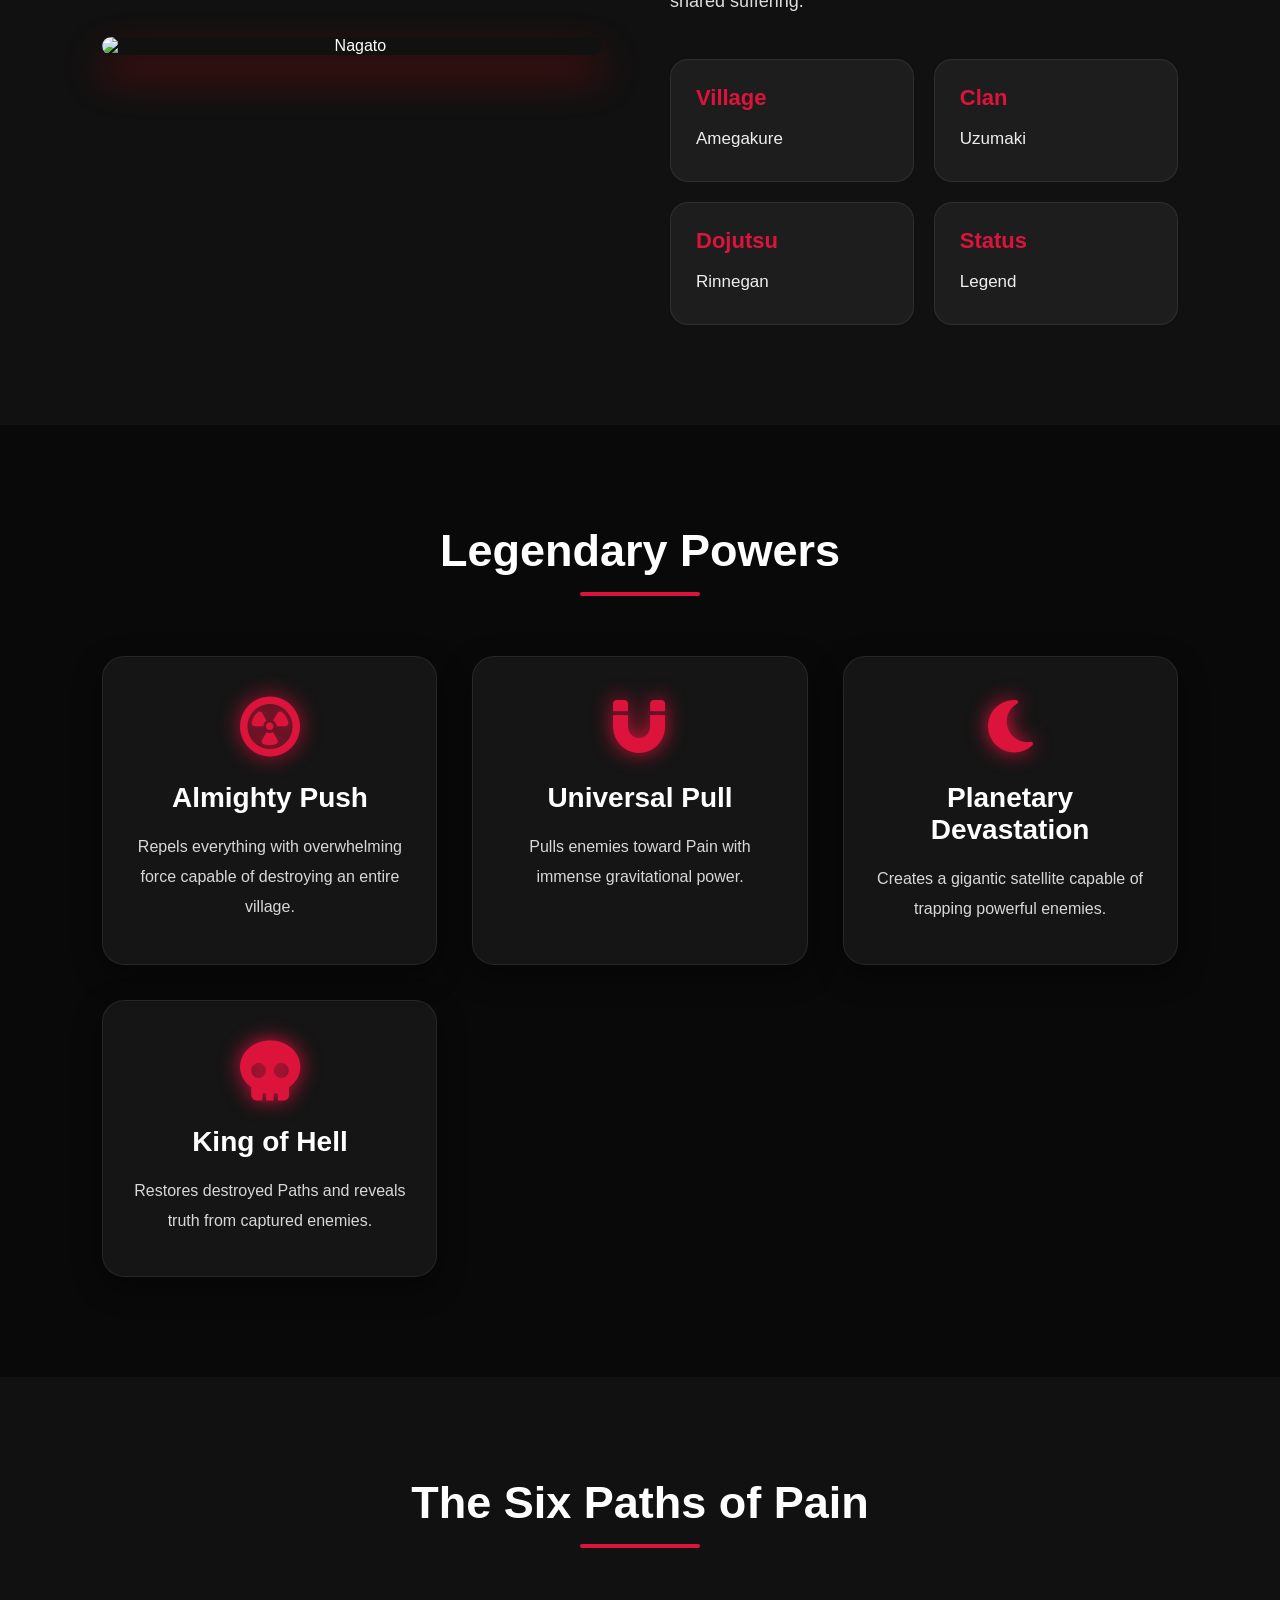
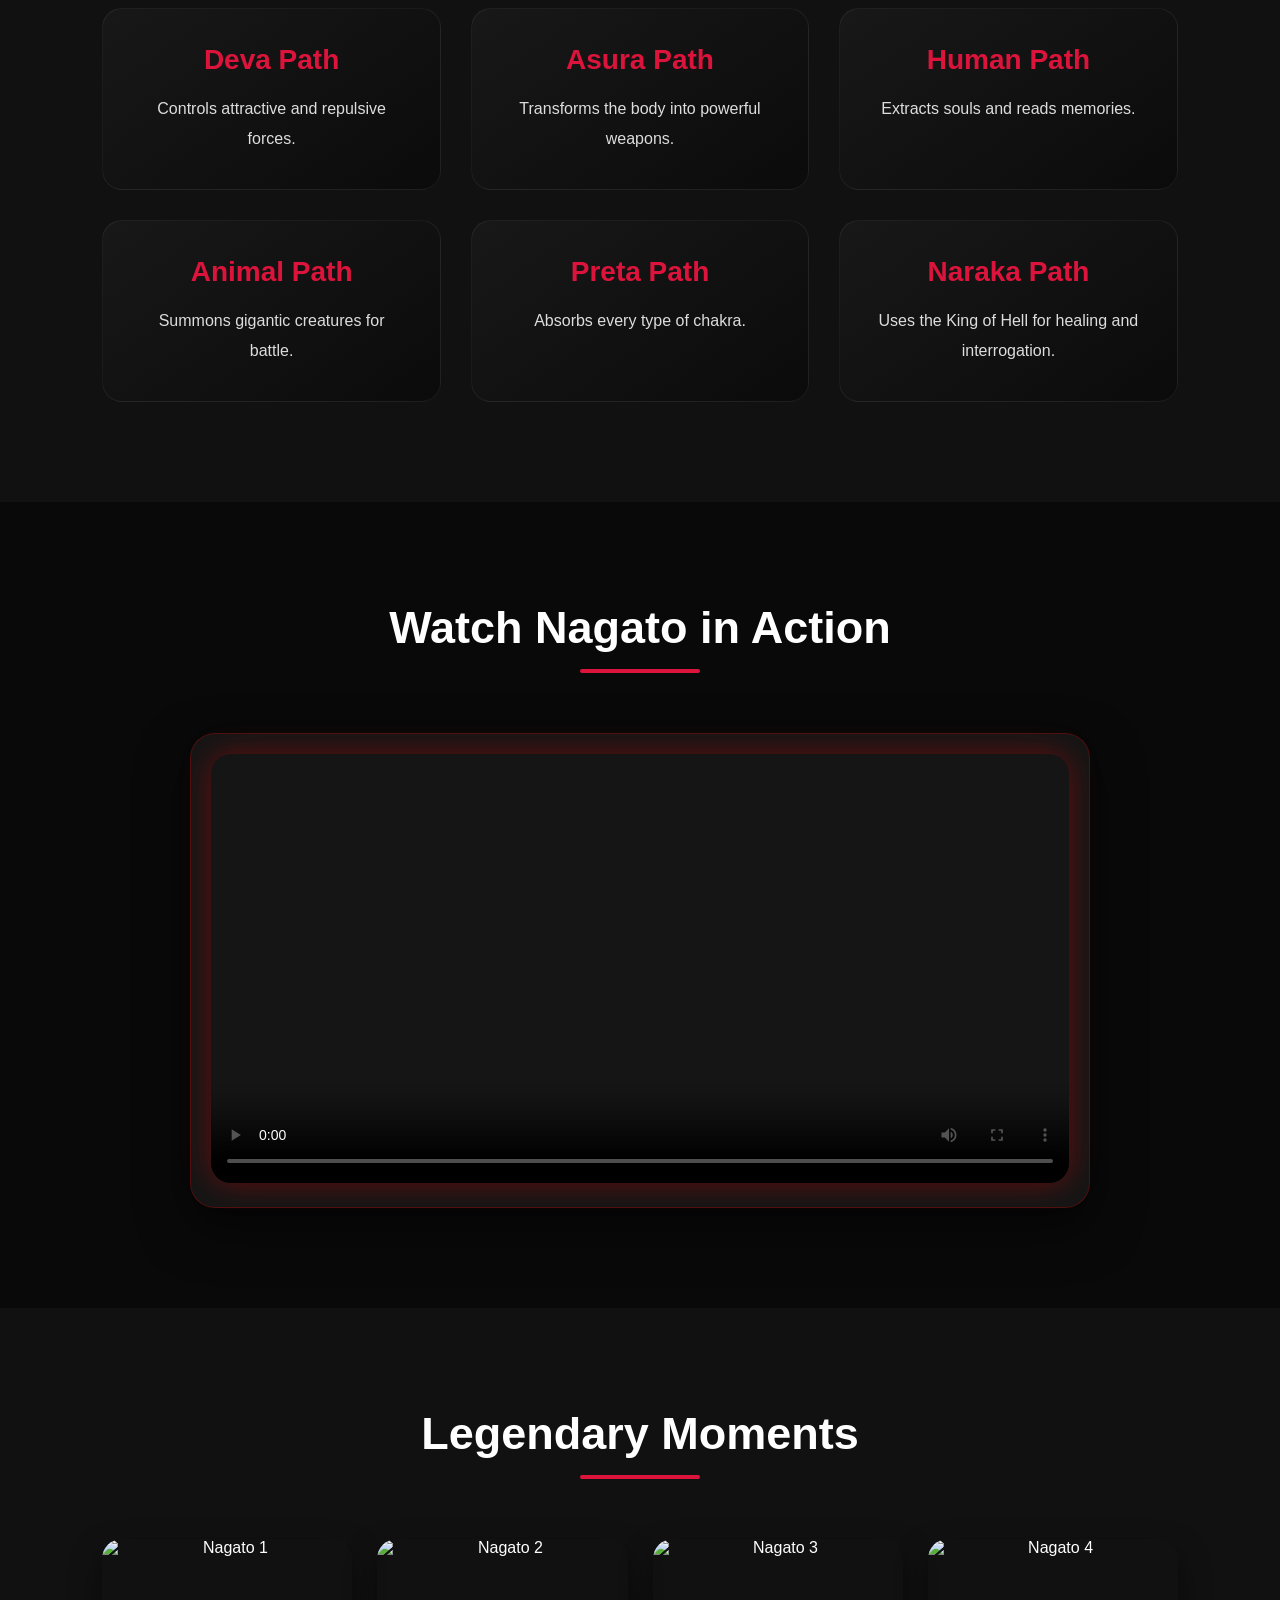
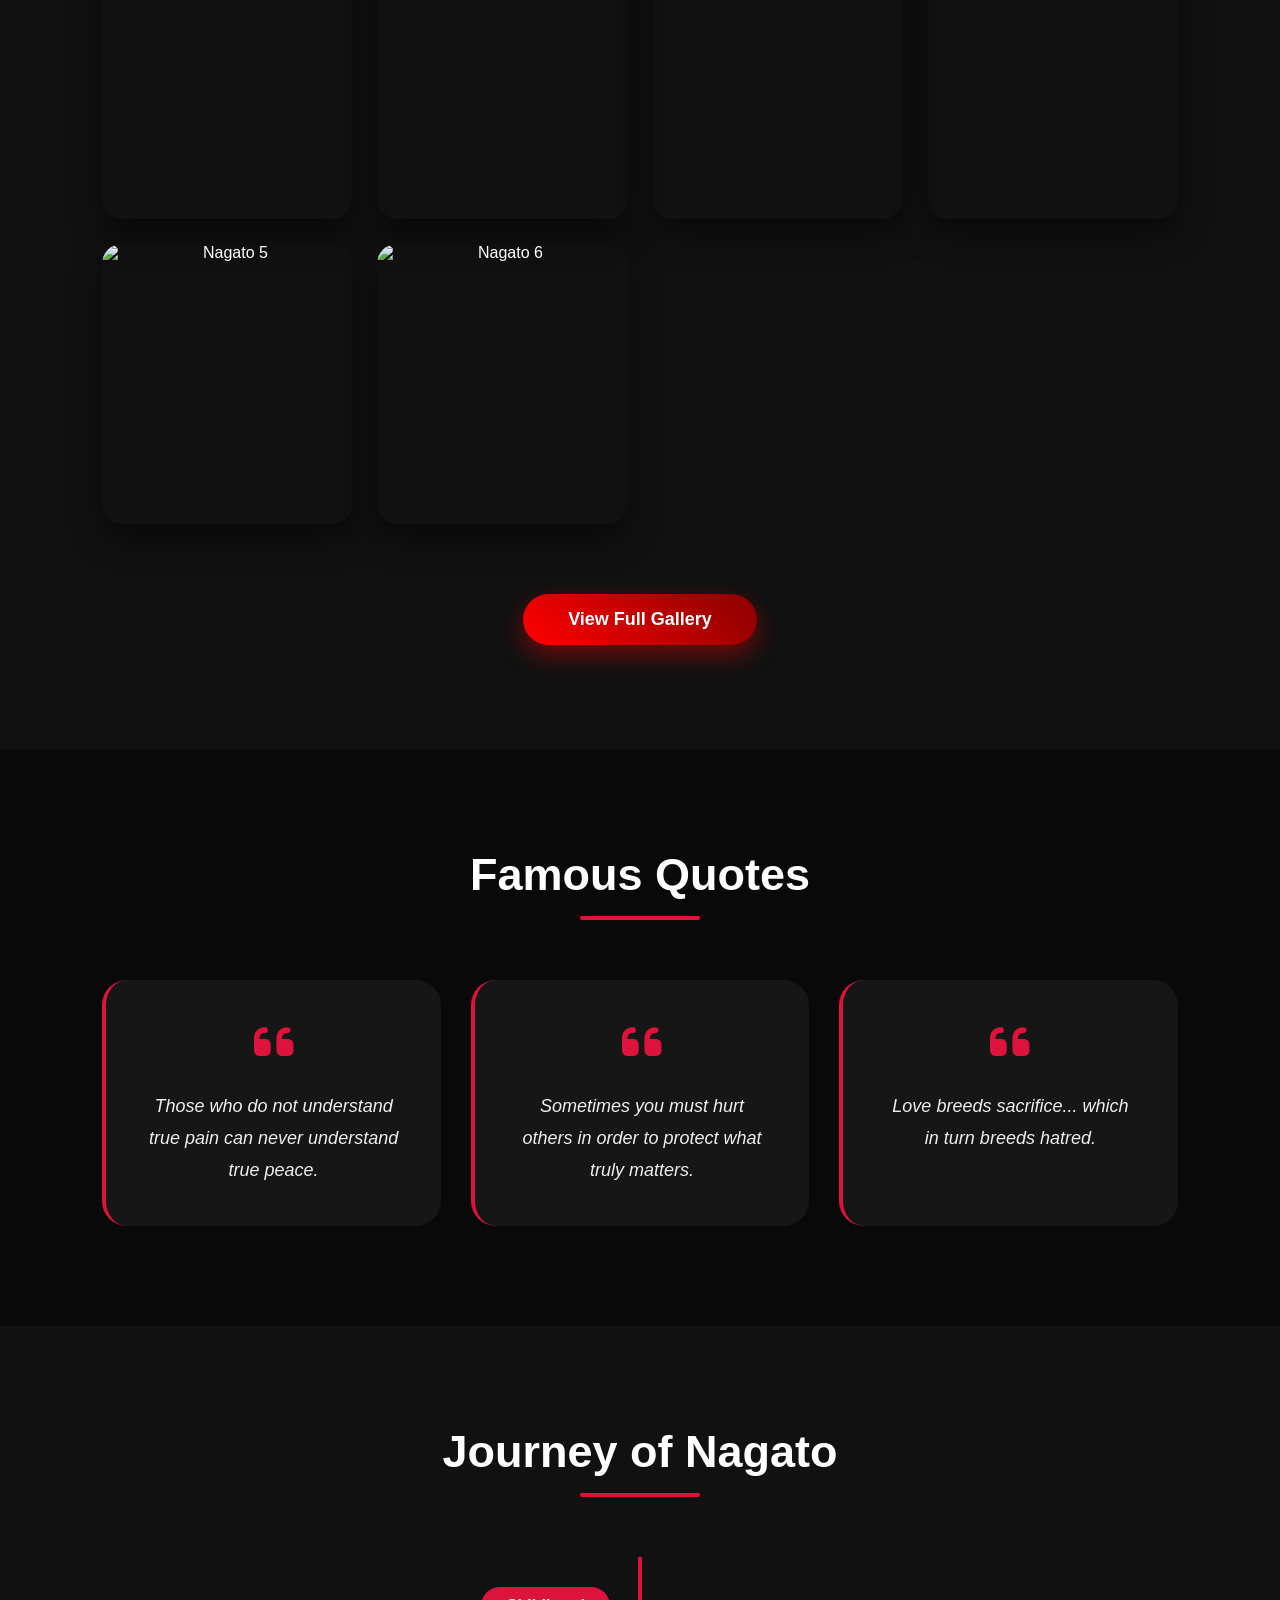
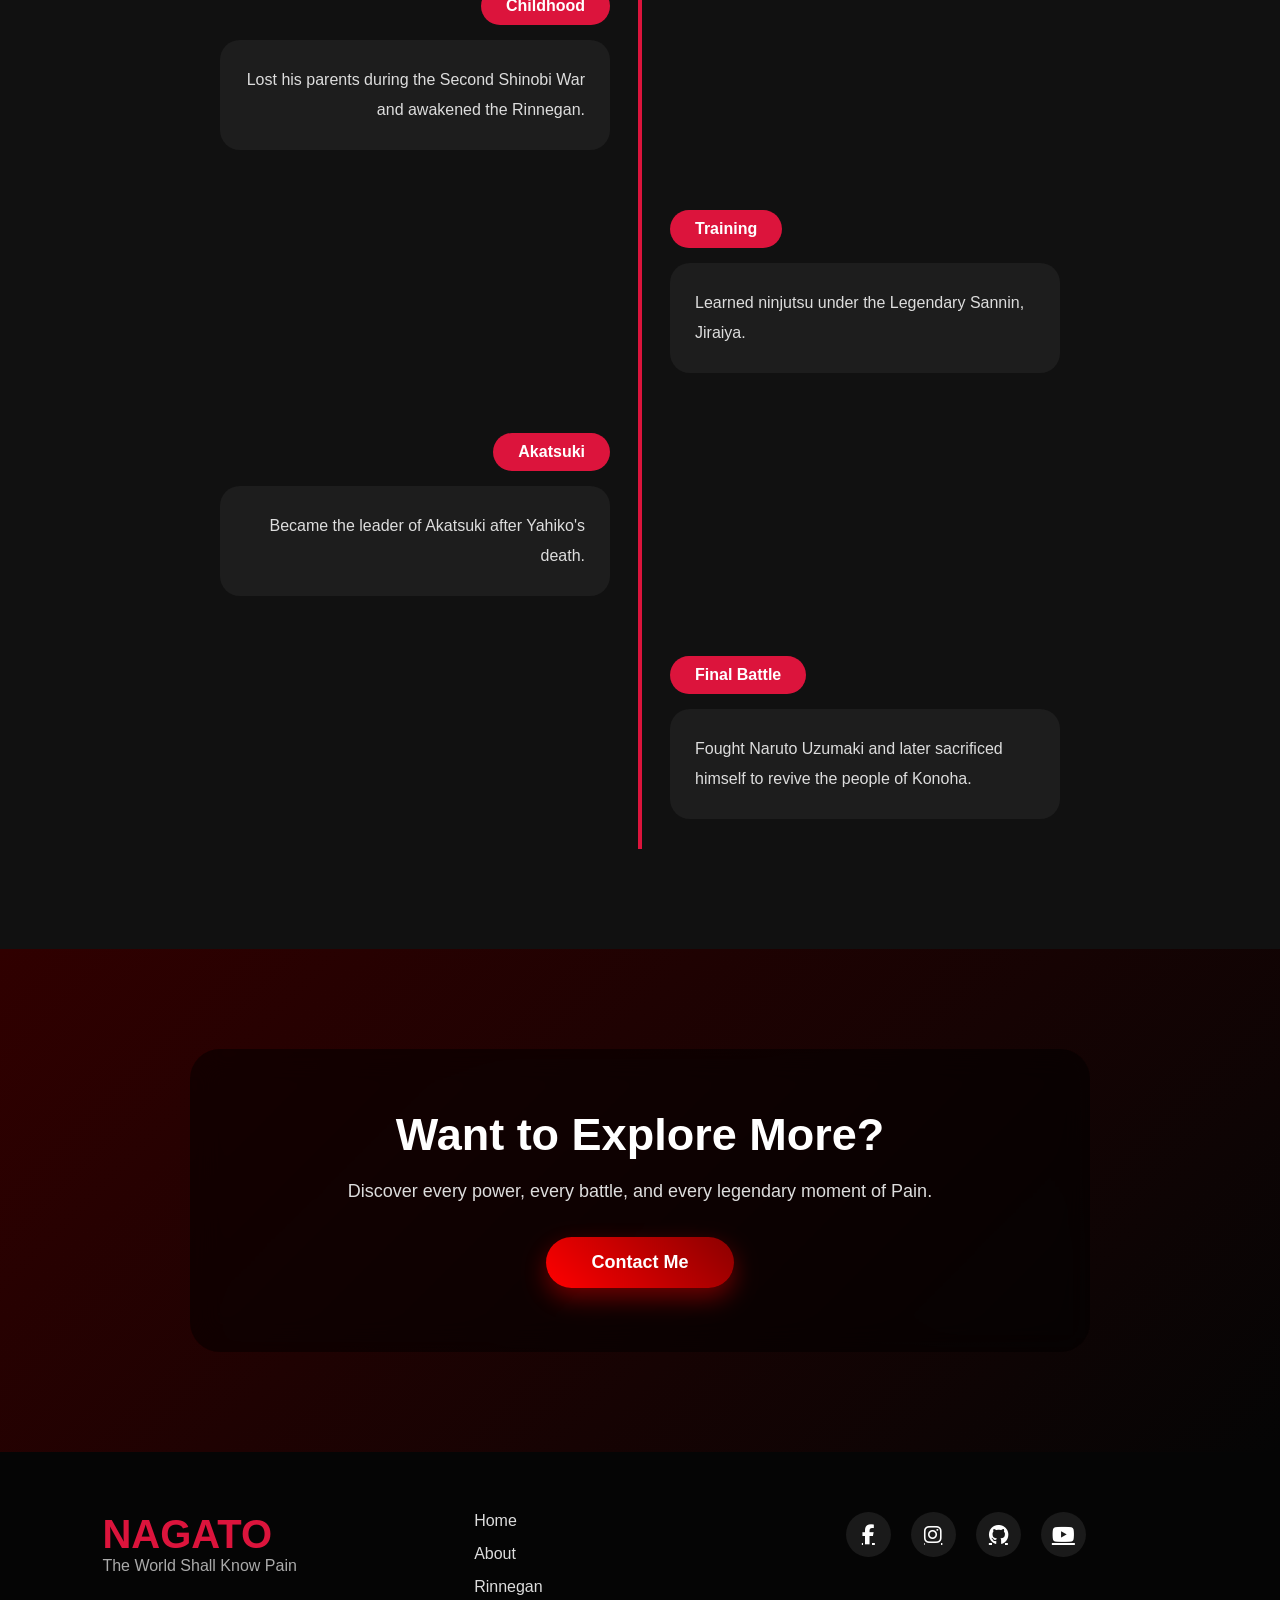
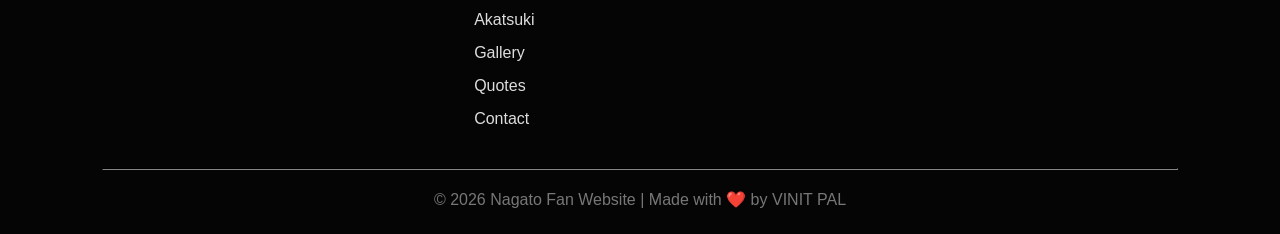
==== commit 69f79b18: "Fix HTML encoding issues in index.html" ====
--- a/index.html
+++ b/index.html
@@ -620,7 +620,7 @@
 
 <!-- JavaScript -->
 
-<script src="js/script.js"></script>
+<script src="script.js"></script>
 
 </body>
 </html>
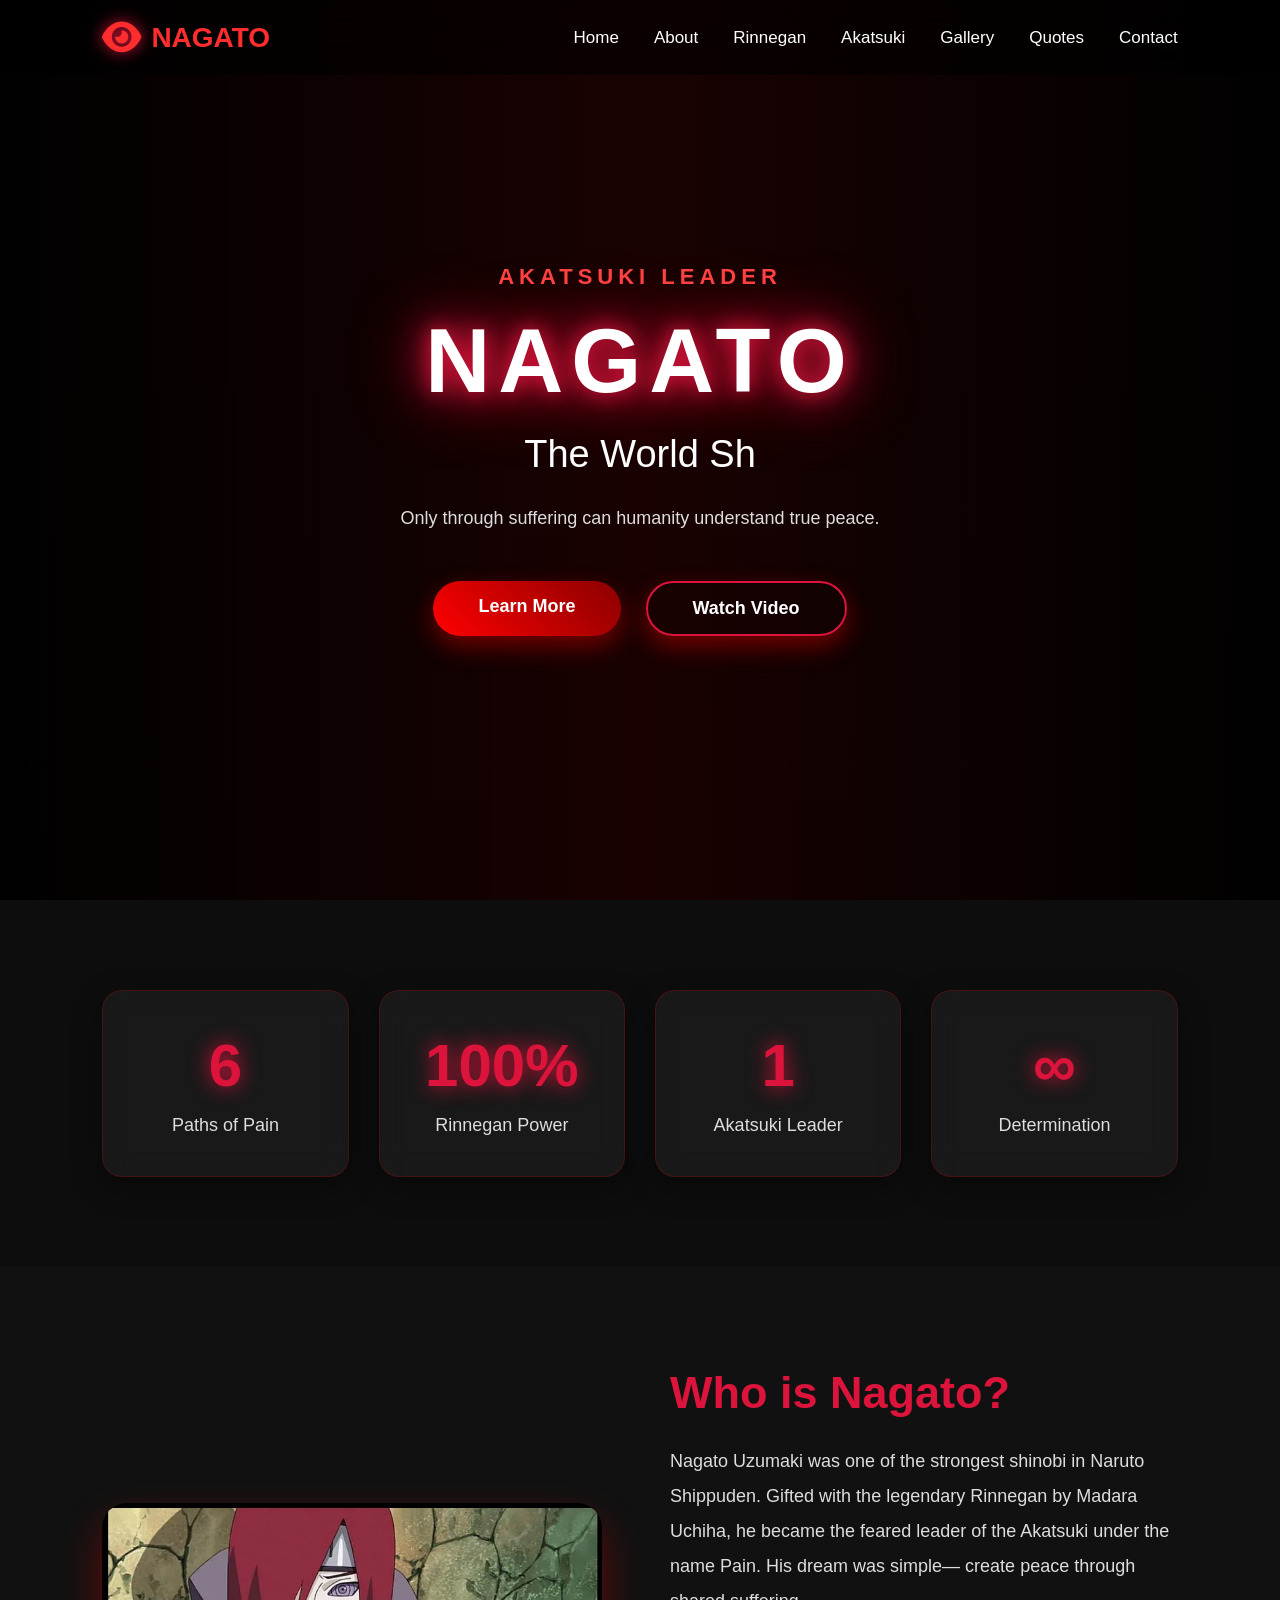
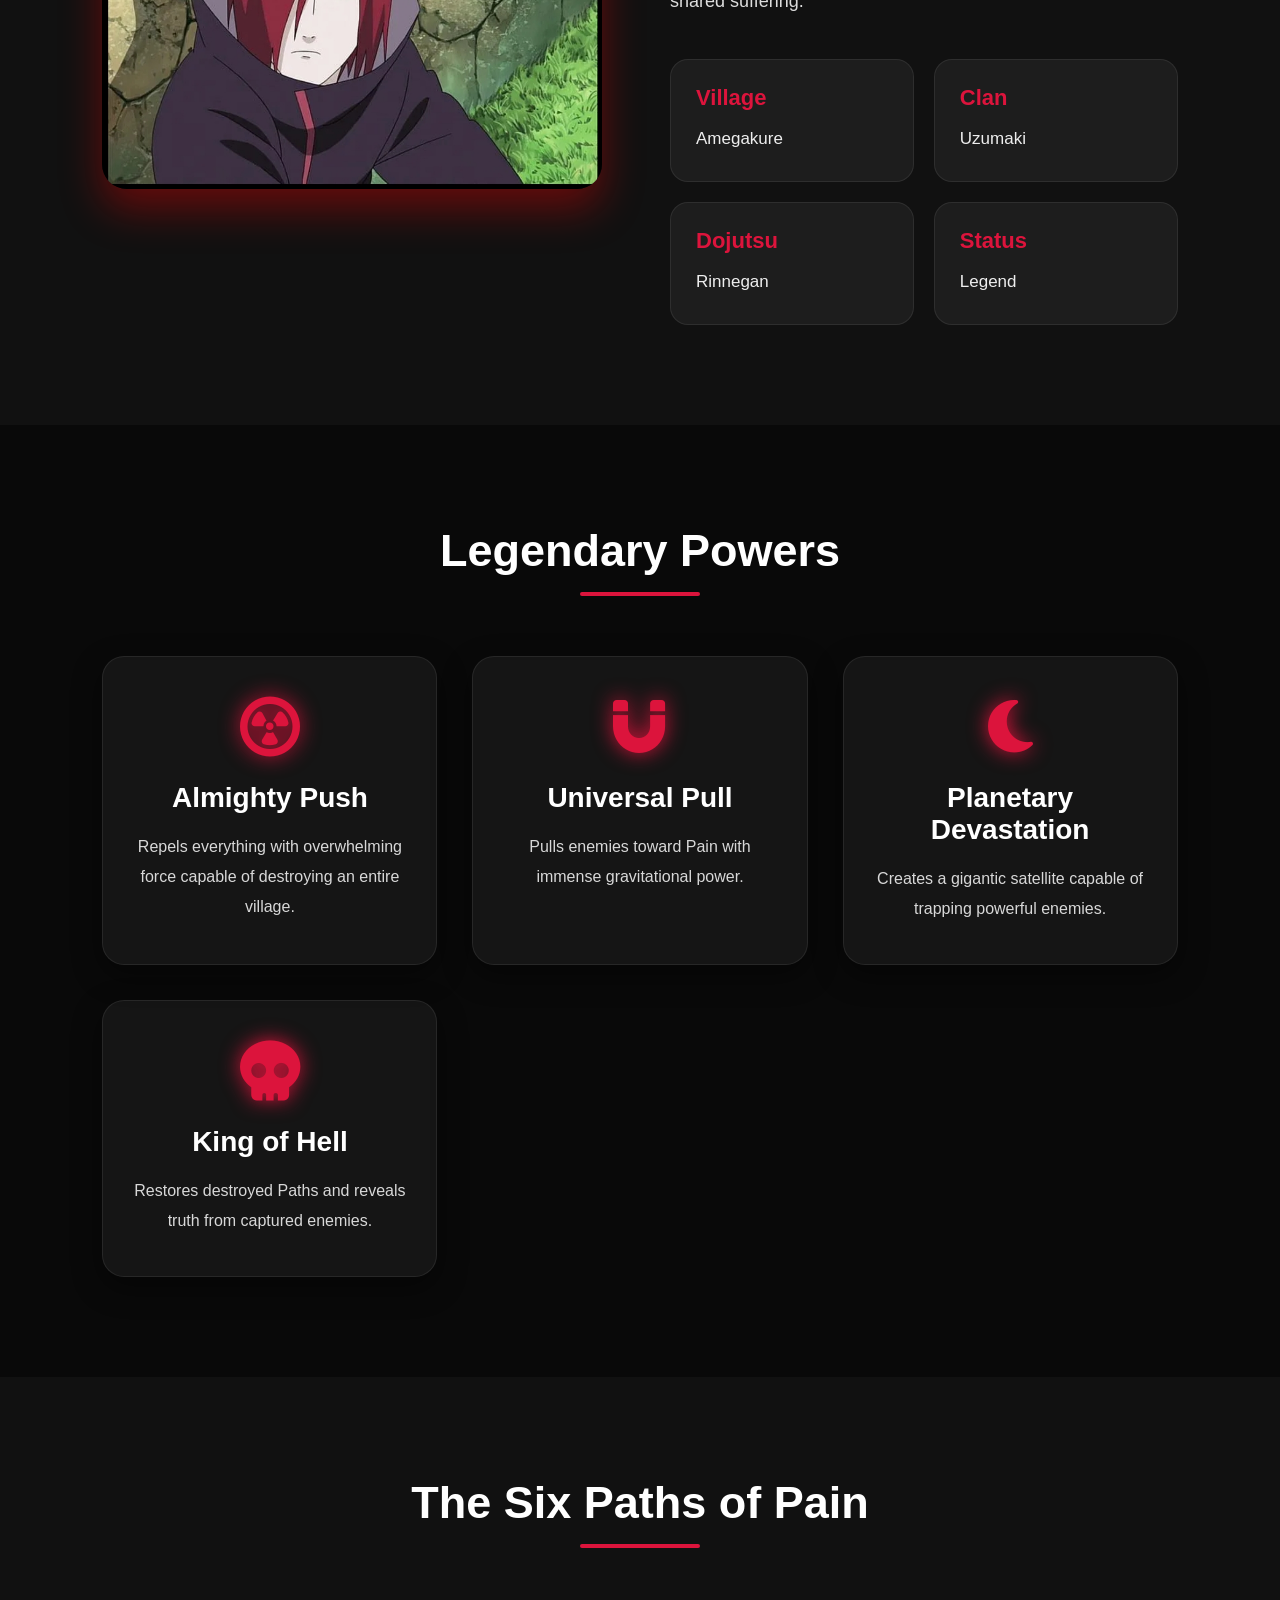
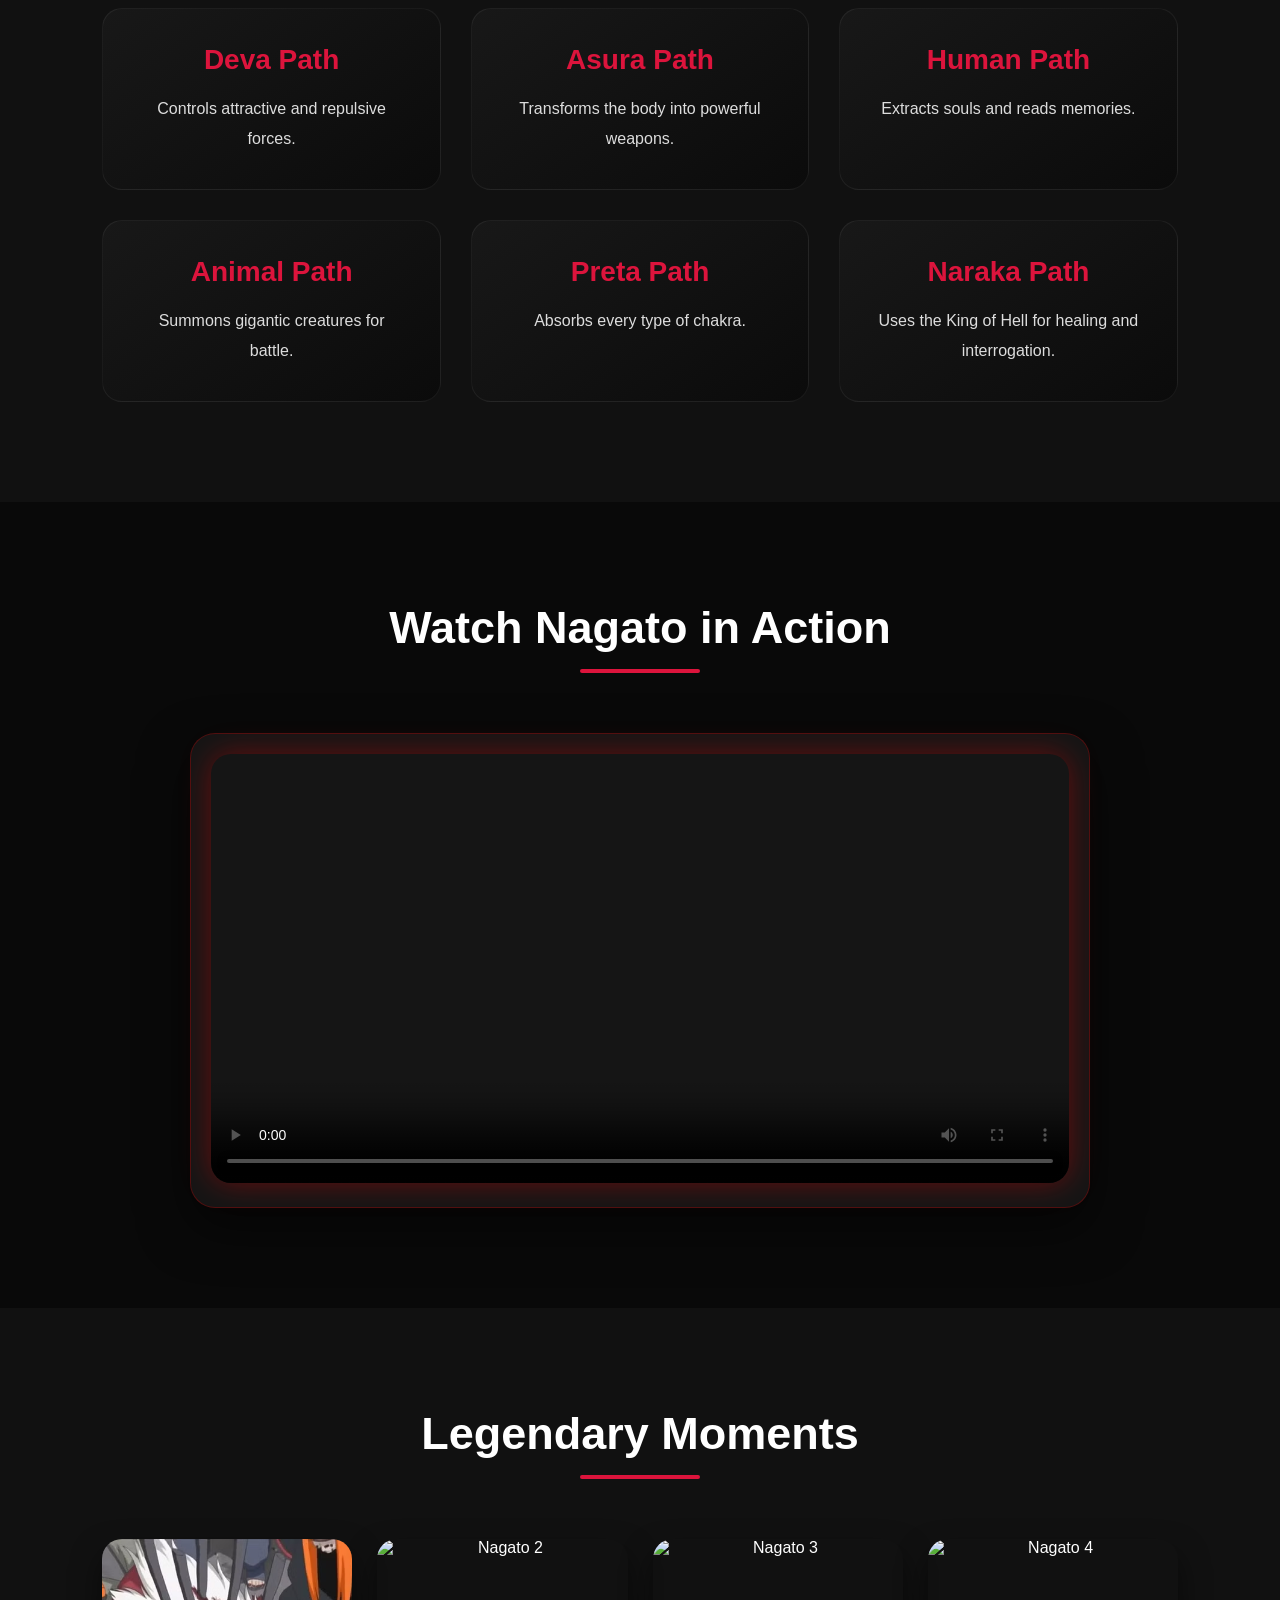
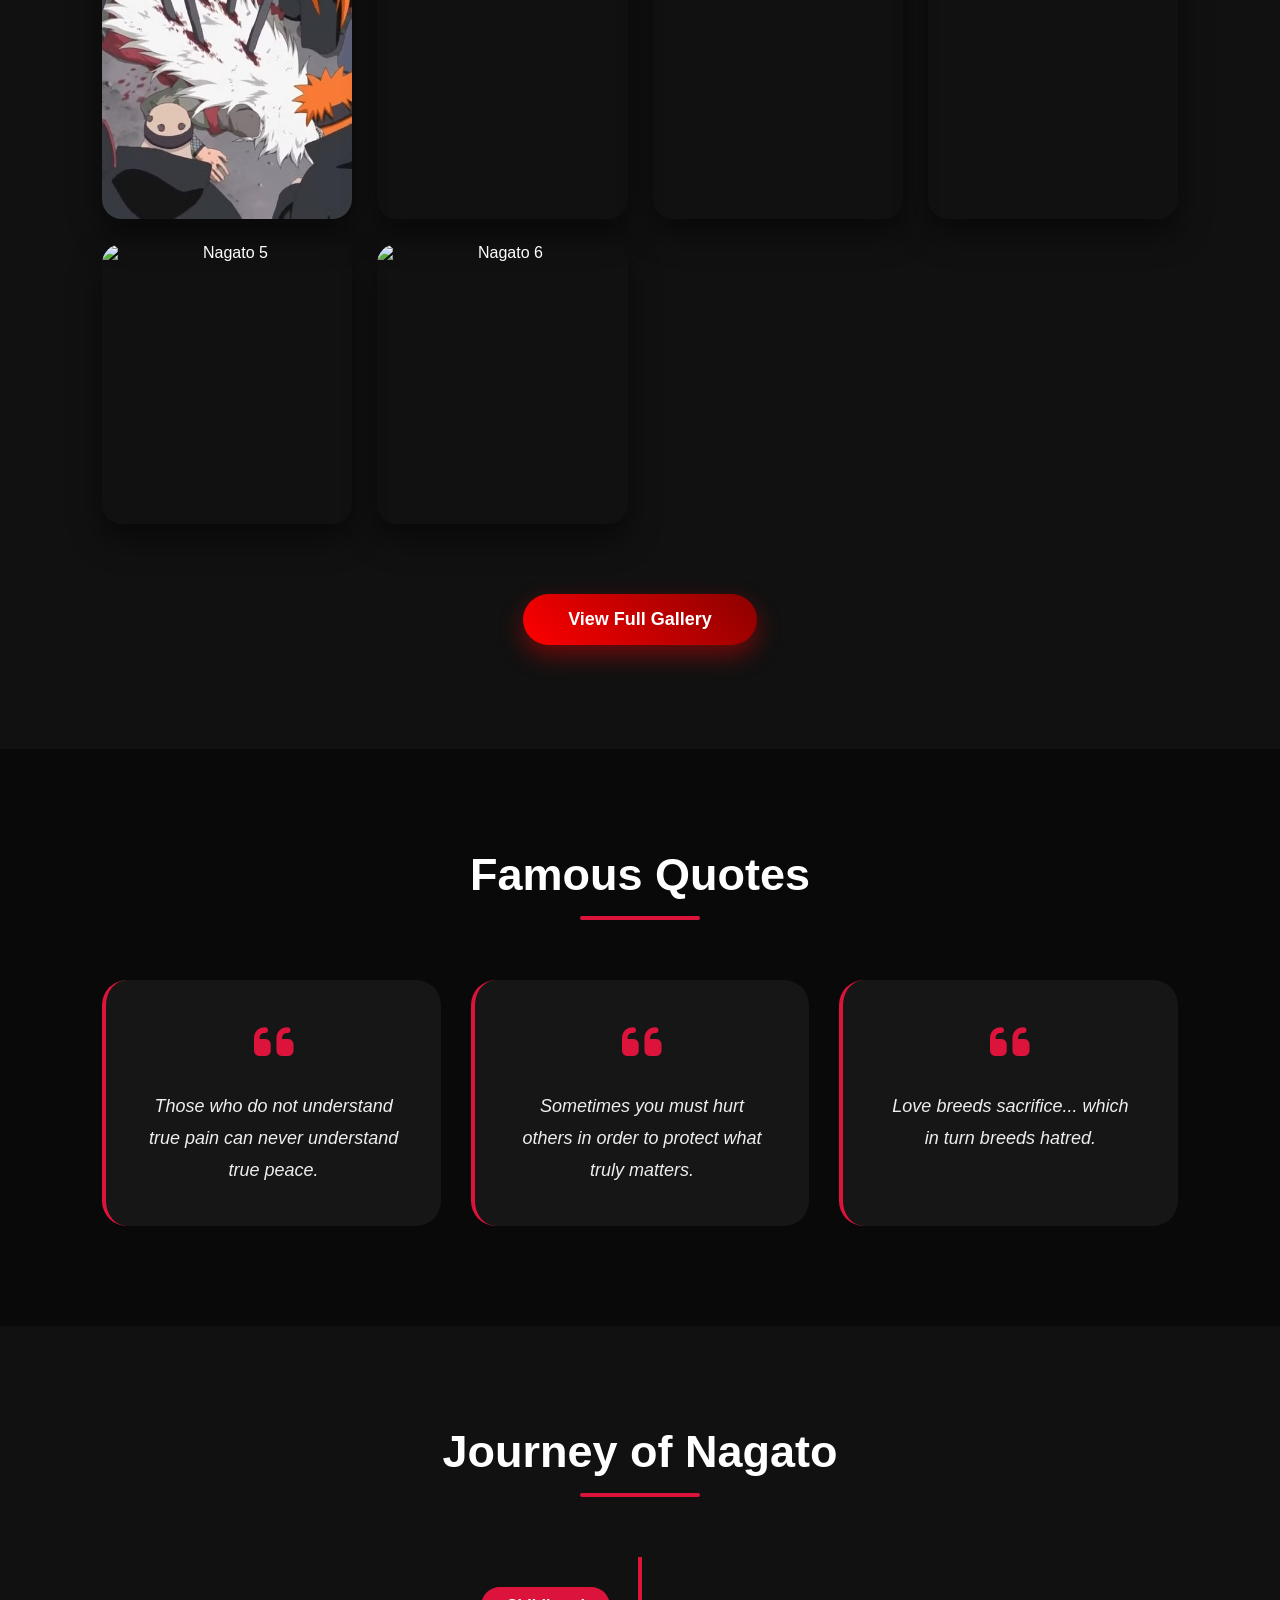
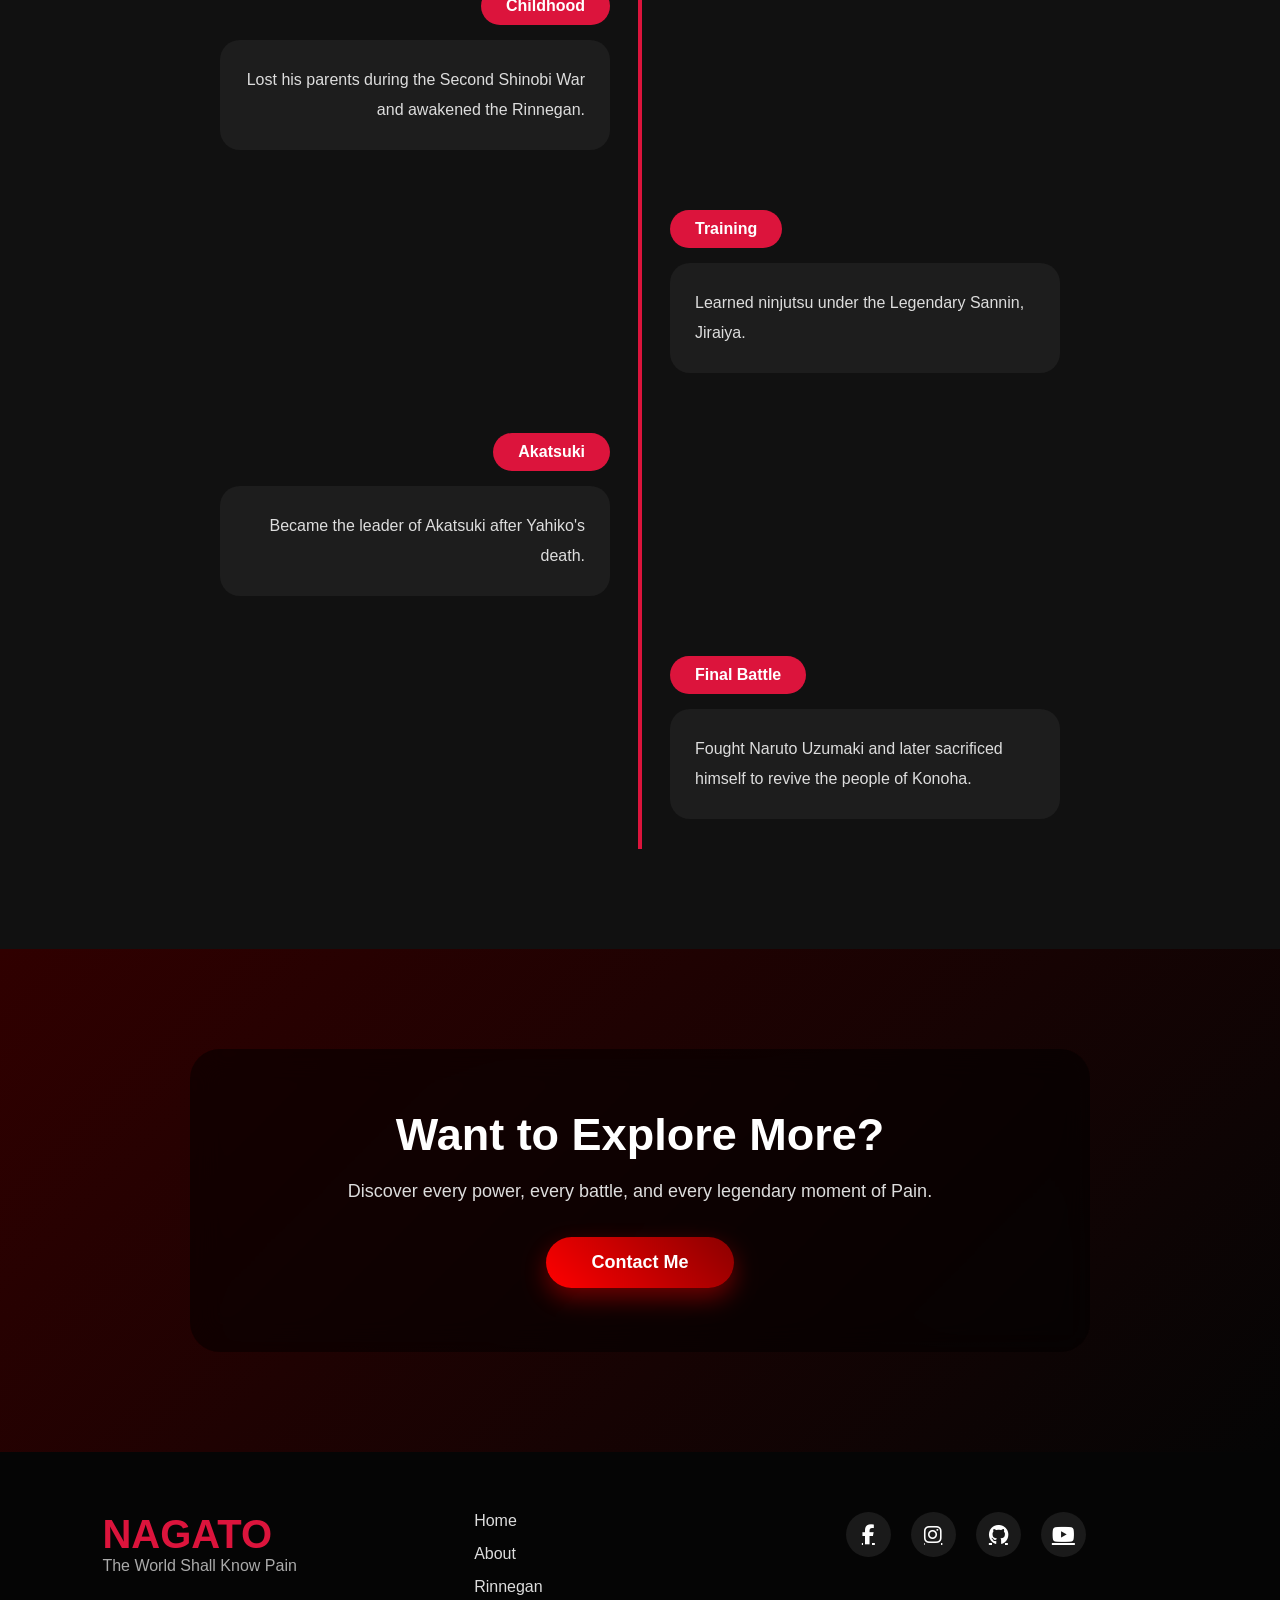
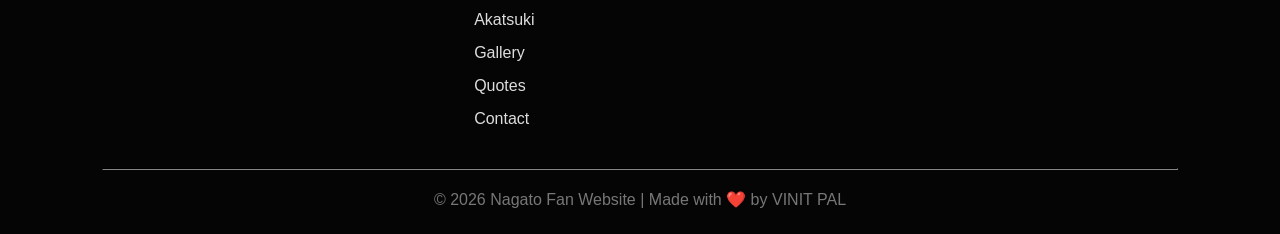
==== commit 7f777602: "Fix HTML encoding issues in index.html" ====
--- a/index.html
+++ b/index.html
@@ -4,7 +4,7 @@
 <meta charset="UTF-8">
 <meta name="viewport" content="width=device-width, initial-scale=1.0">
 
-<title>Nagato | The World Shall Know Pain</title>
+<title>Nagato | The World Shall Know Pain🤕</title>
 
 <link rel="preconnect" href="https://fonts.googleapis.com">
 <link rel="preconnect" href="https://fonts.gstatic.com" crossorigin>
@@ -156,7 +156,7 @@
 
 <div class="about-image">
 
-<img src="images/nagato.png" alt="Nagato">
+<img src="images/nagato.jpeg" alt="Nagato">
 
 </div>
 
@@ -406,7 +406,7 @@
 
     <div class="gallery-grid">
 
-        <img src="images/gallery1.jpg" alt="Nagato 1">
+        <img src="images/gallery1.jpg.avif" alt="Nagato 1">
 
         <img src="images/gallery2.jpg" alt="Nagato 2">
 
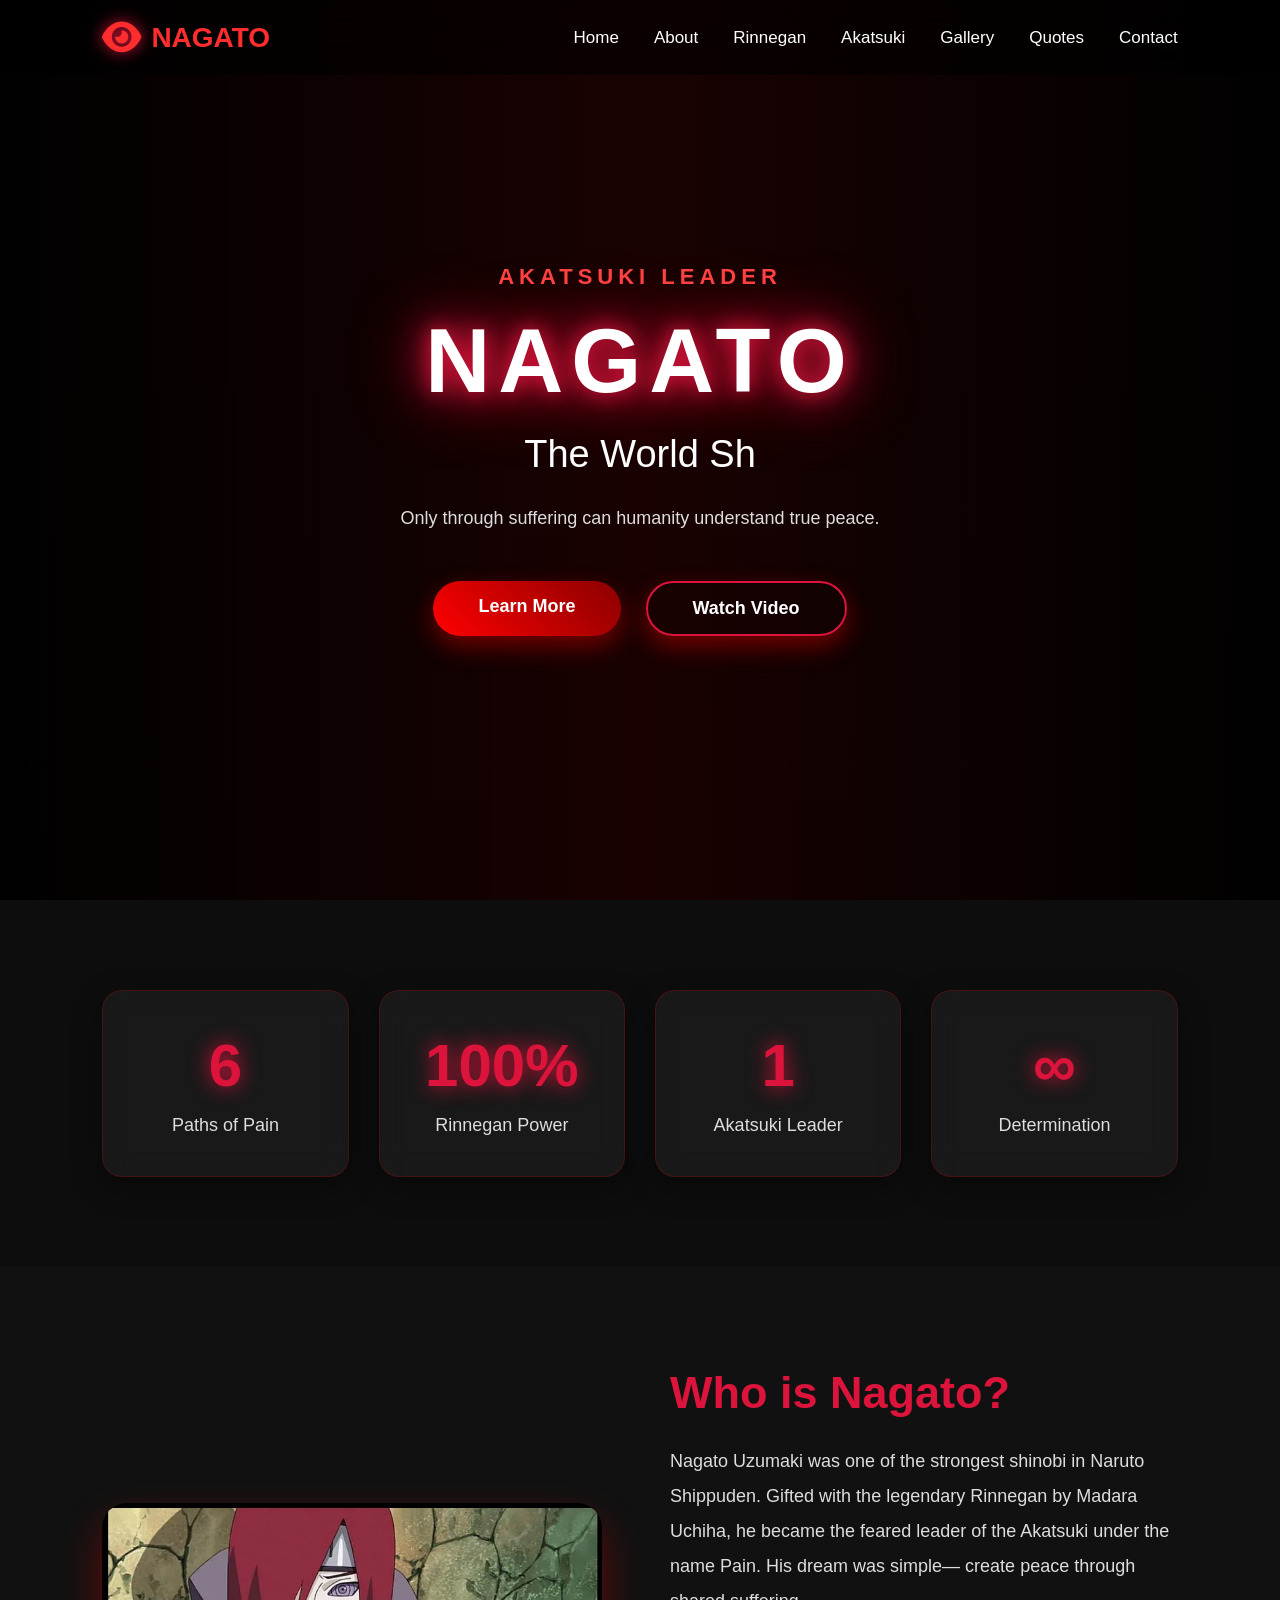
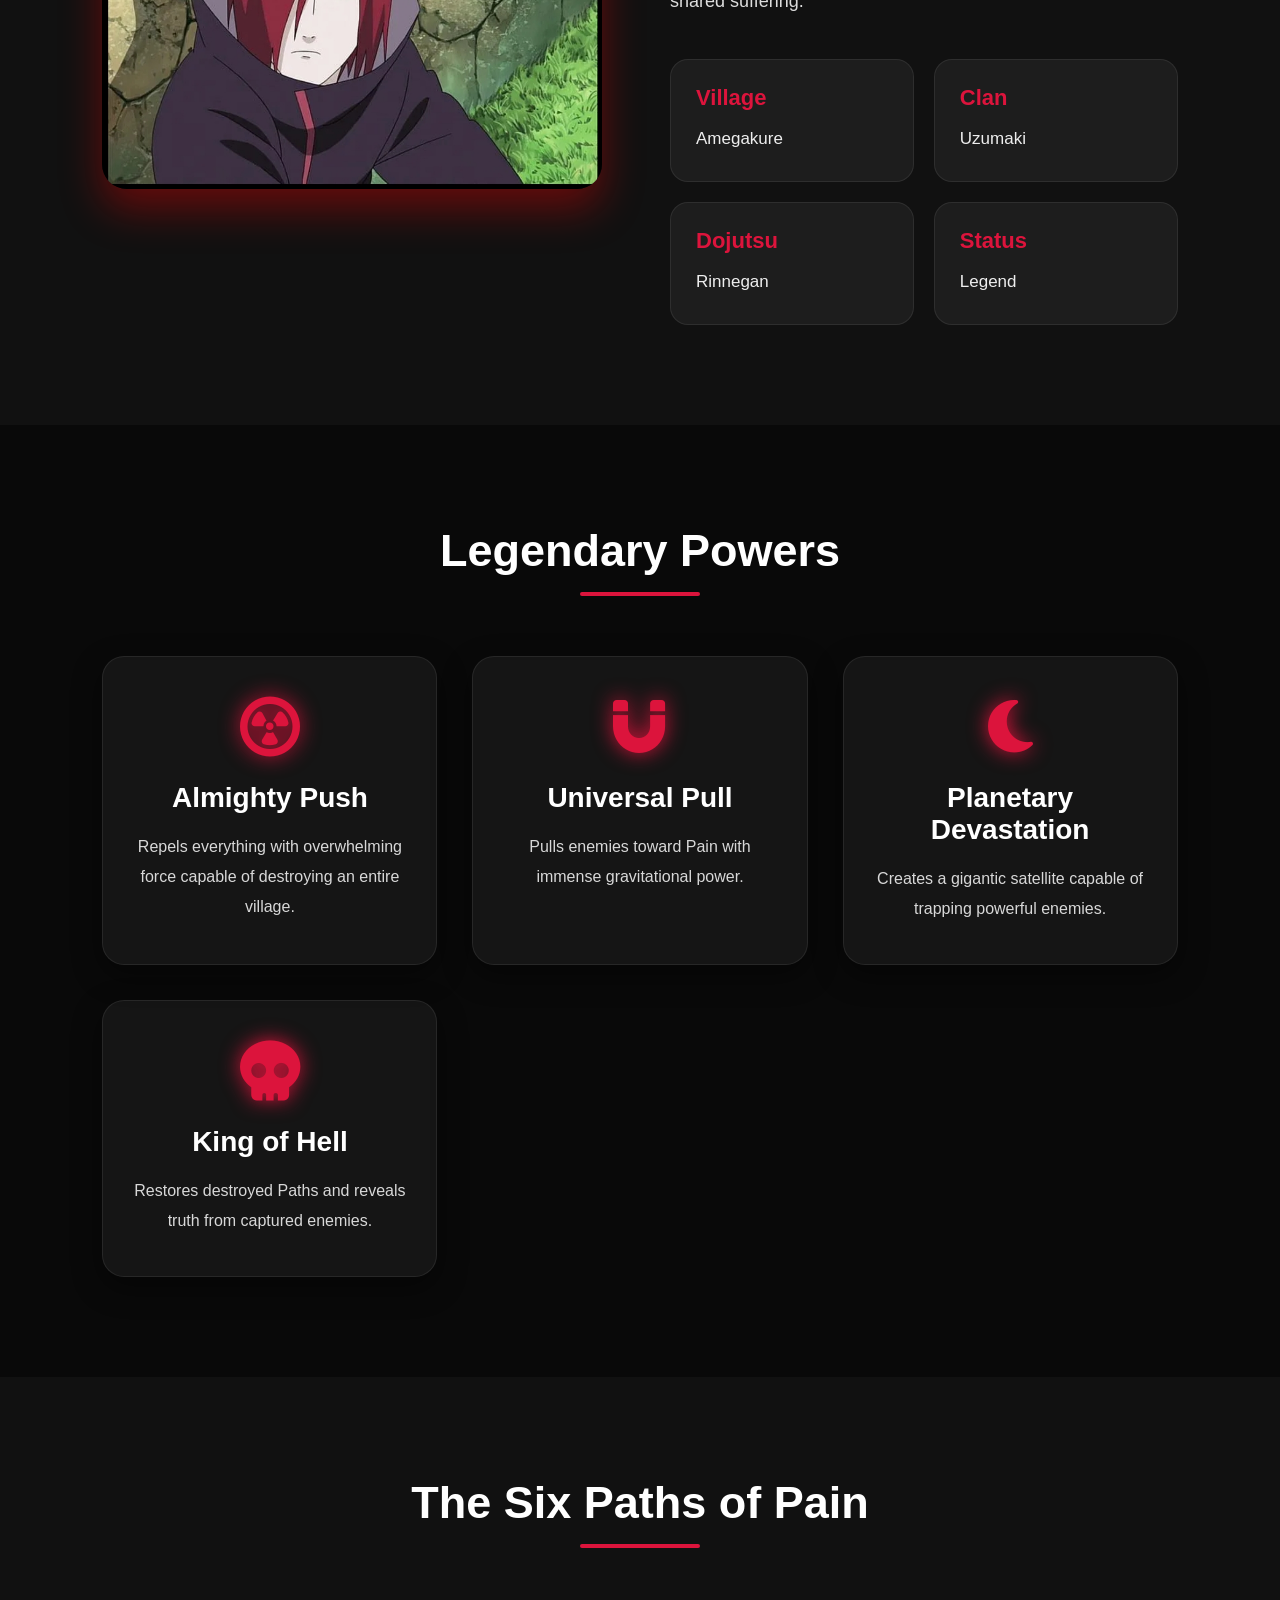
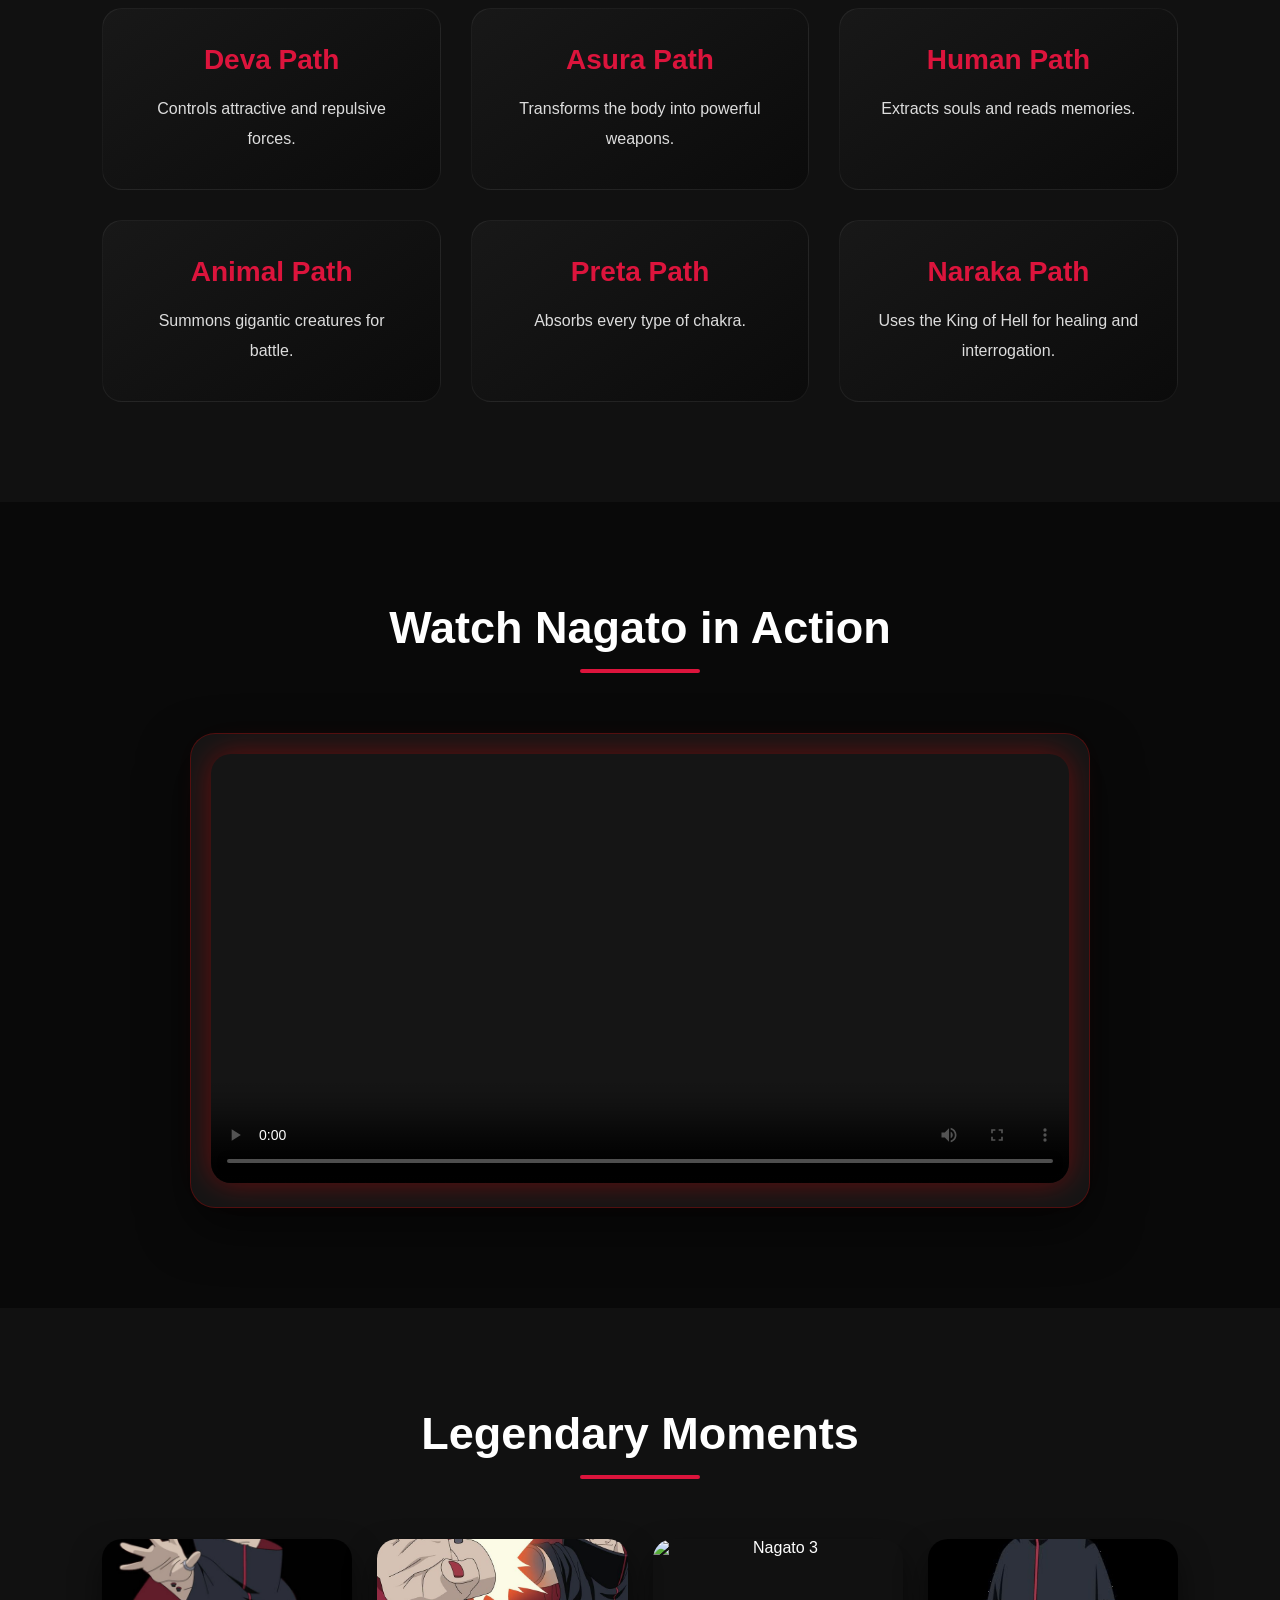
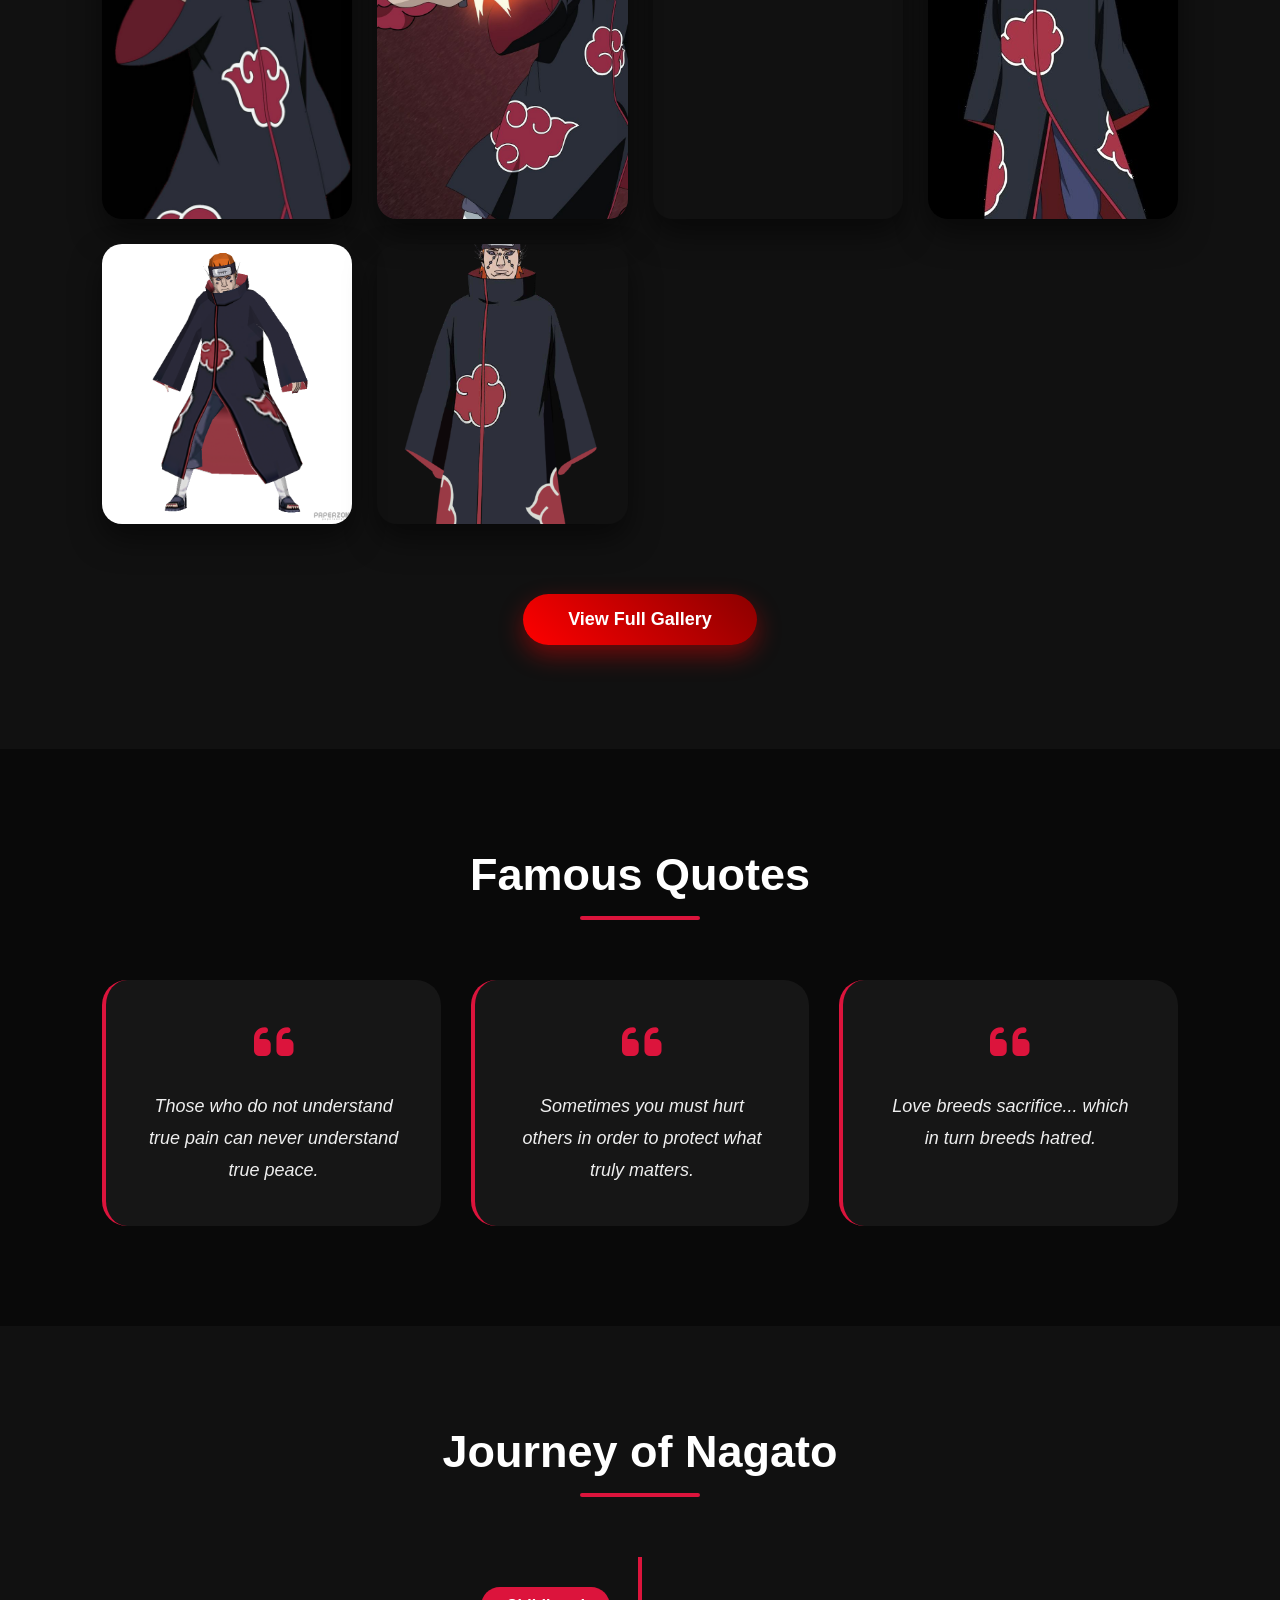
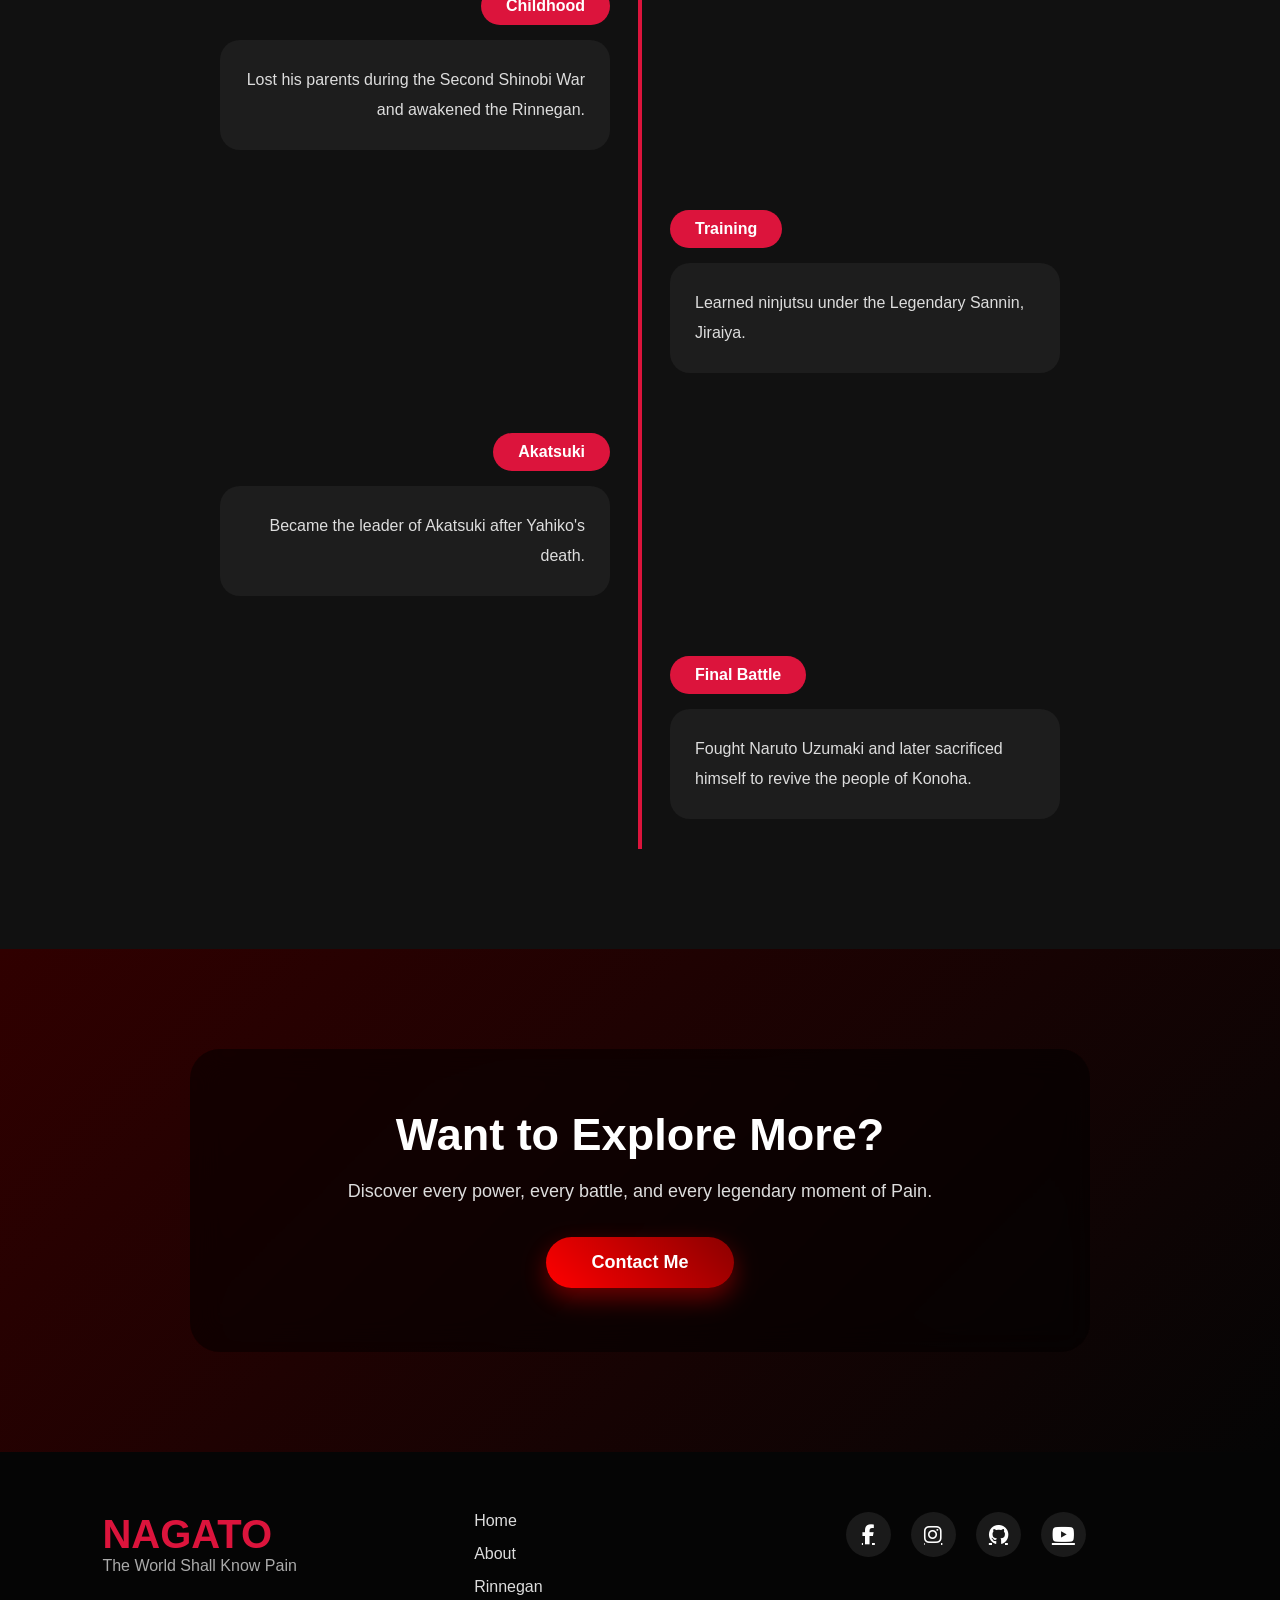
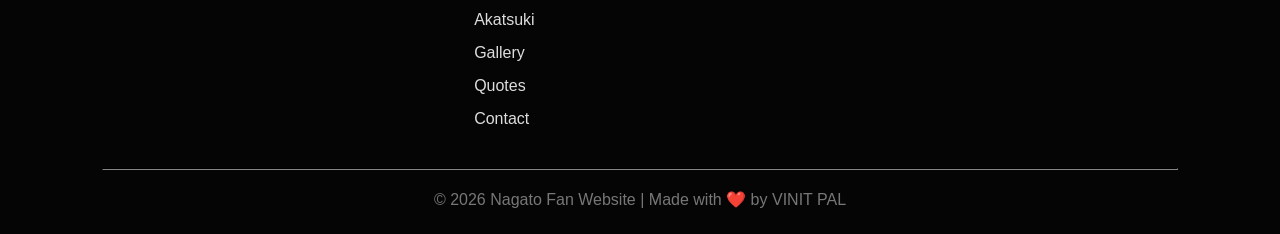
==== commit e43dc9b6: "Fix HTML encoding issues in index.html" ====
--- a/index.html
+++ b/index.html
@@ -406,17 +406,17 @@
 
     <div class="gallery-grid">
 
-        <img src="images/gallery1.jpg.avif" alt="Nagato 1">
-
-        <img src="images/gallery2.jpg" alt="Nagato 2">
-
-        <img src="images/gallery3.jpg" alt="Nagato 3">
-
-        <img src="images/gallery4.jpg" alt="Nagato 4">
-
-        <img src="images/gallery5.jpg" alt="Nagato 5">
-
-        <img src="images/gallery6.jpg" alt="Nagato 6">
+        <img src="images/nagato-deva-path.jpg" alt="Nagato 1">
+
+        <img src="images/nagato-asura-path.jpg" alt="Nagato 2">
+
+        <img src="images/nagato-human-path.jpg" alt="Nagato 3">
+
+        <img src="images/nagato-animal-path.jpg" alt="Nagato 4">
+
+        <img src="images/nagato-preta-path.png" alt="Nagato 5">
+
+        <img src="images/nagato-naraka-path.png" alt="Nagato 6">
 
     </div>
 
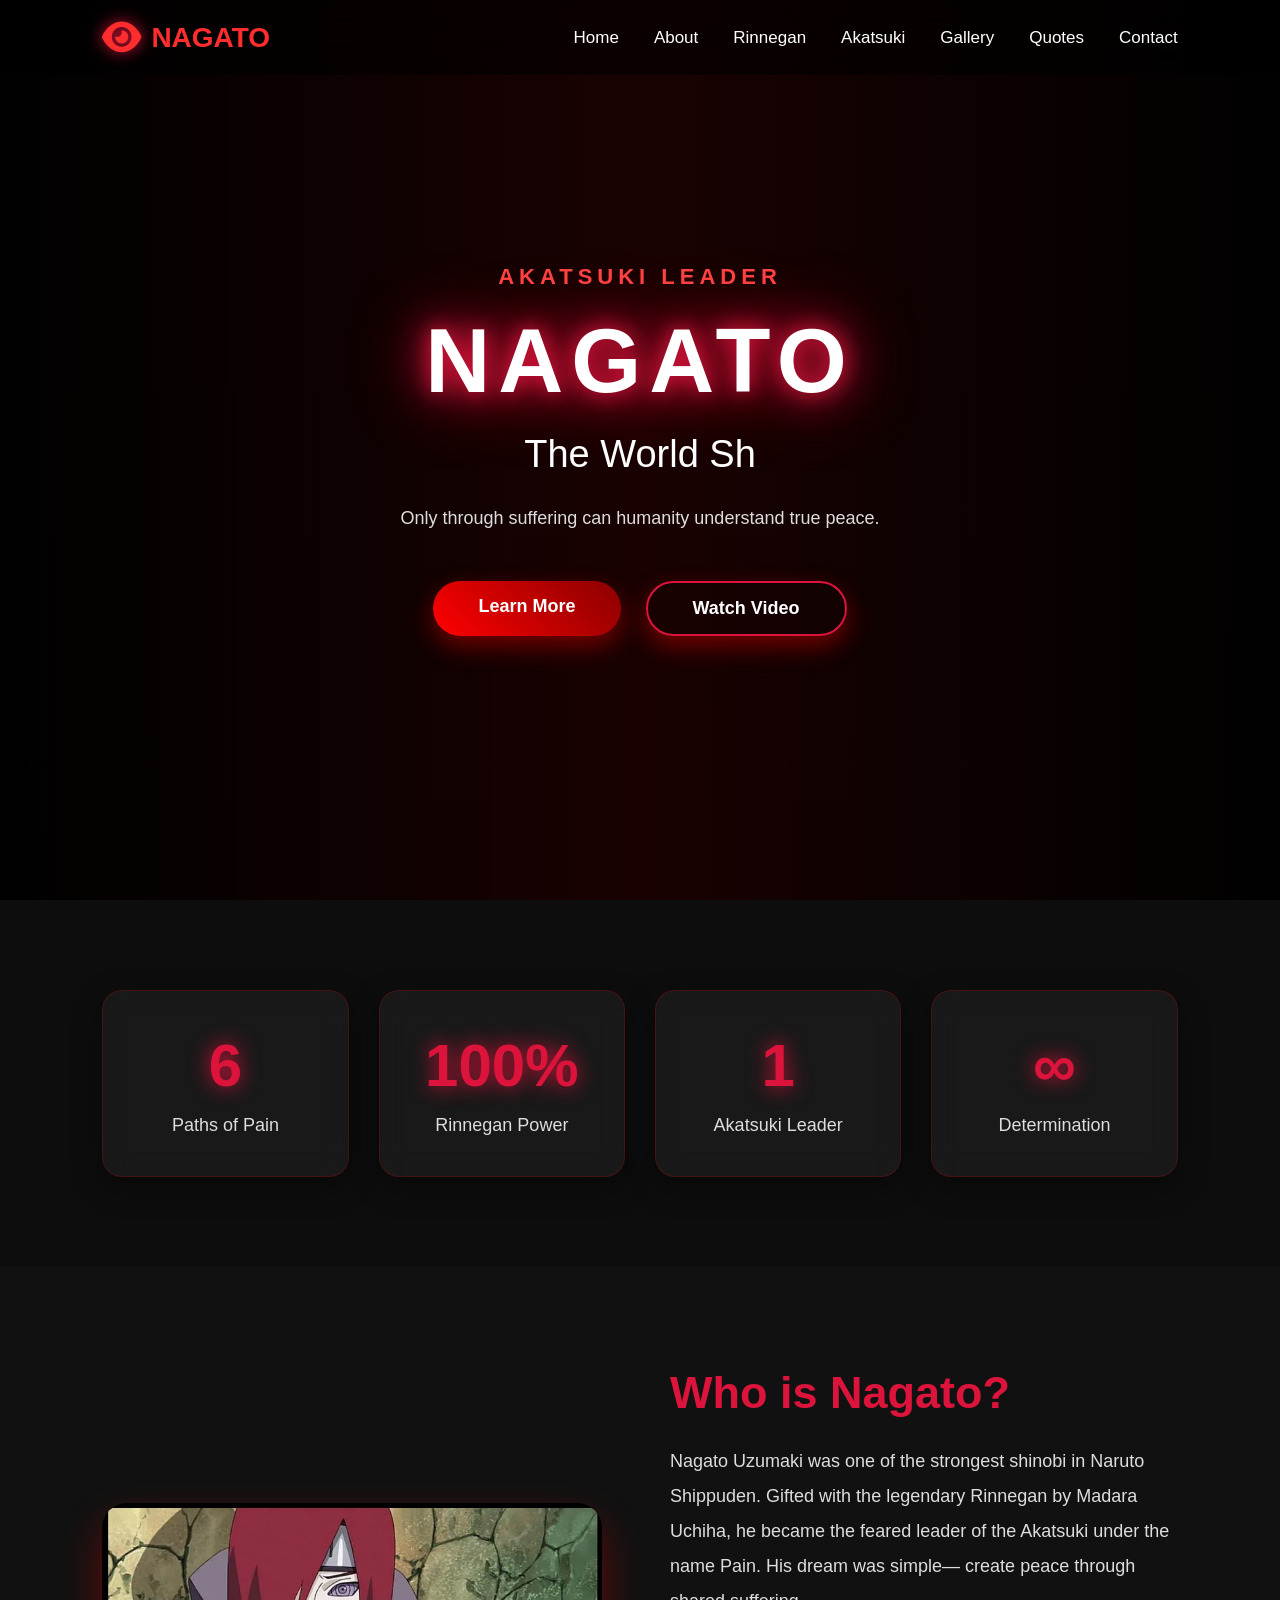
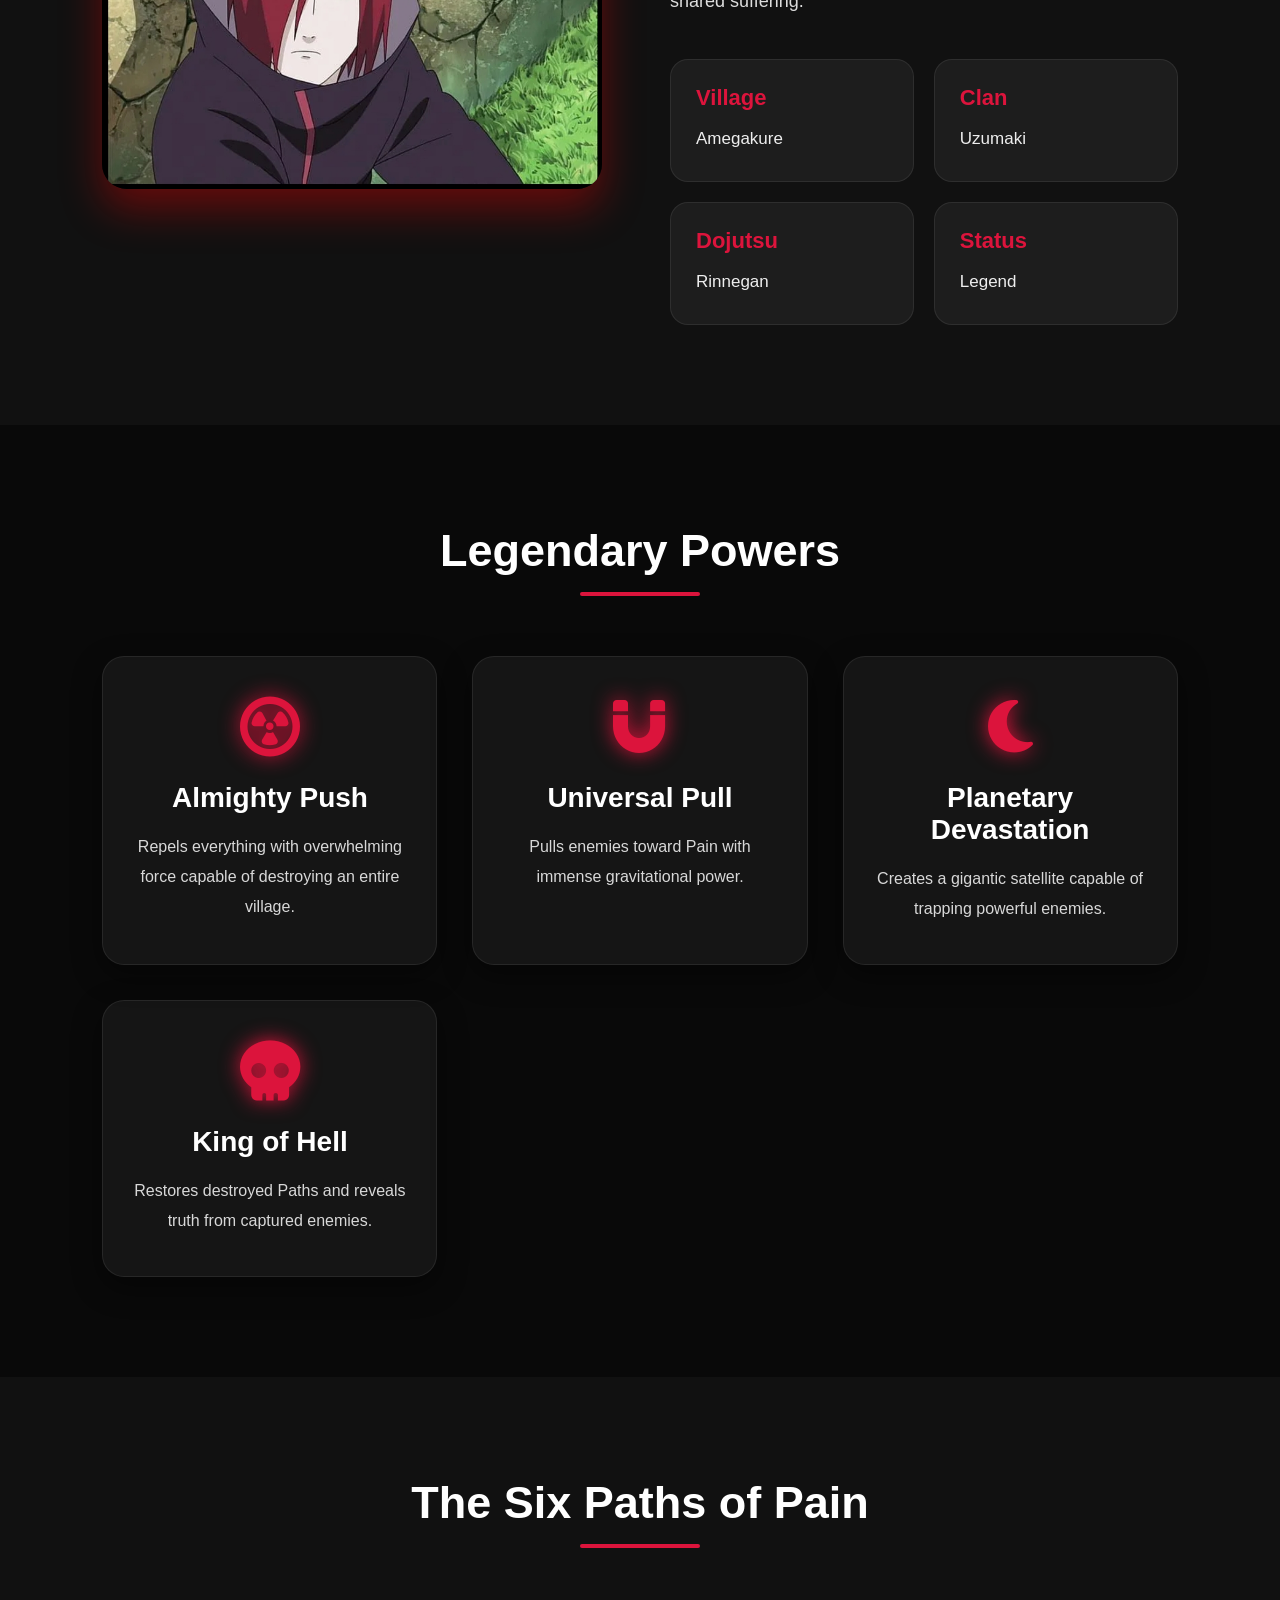
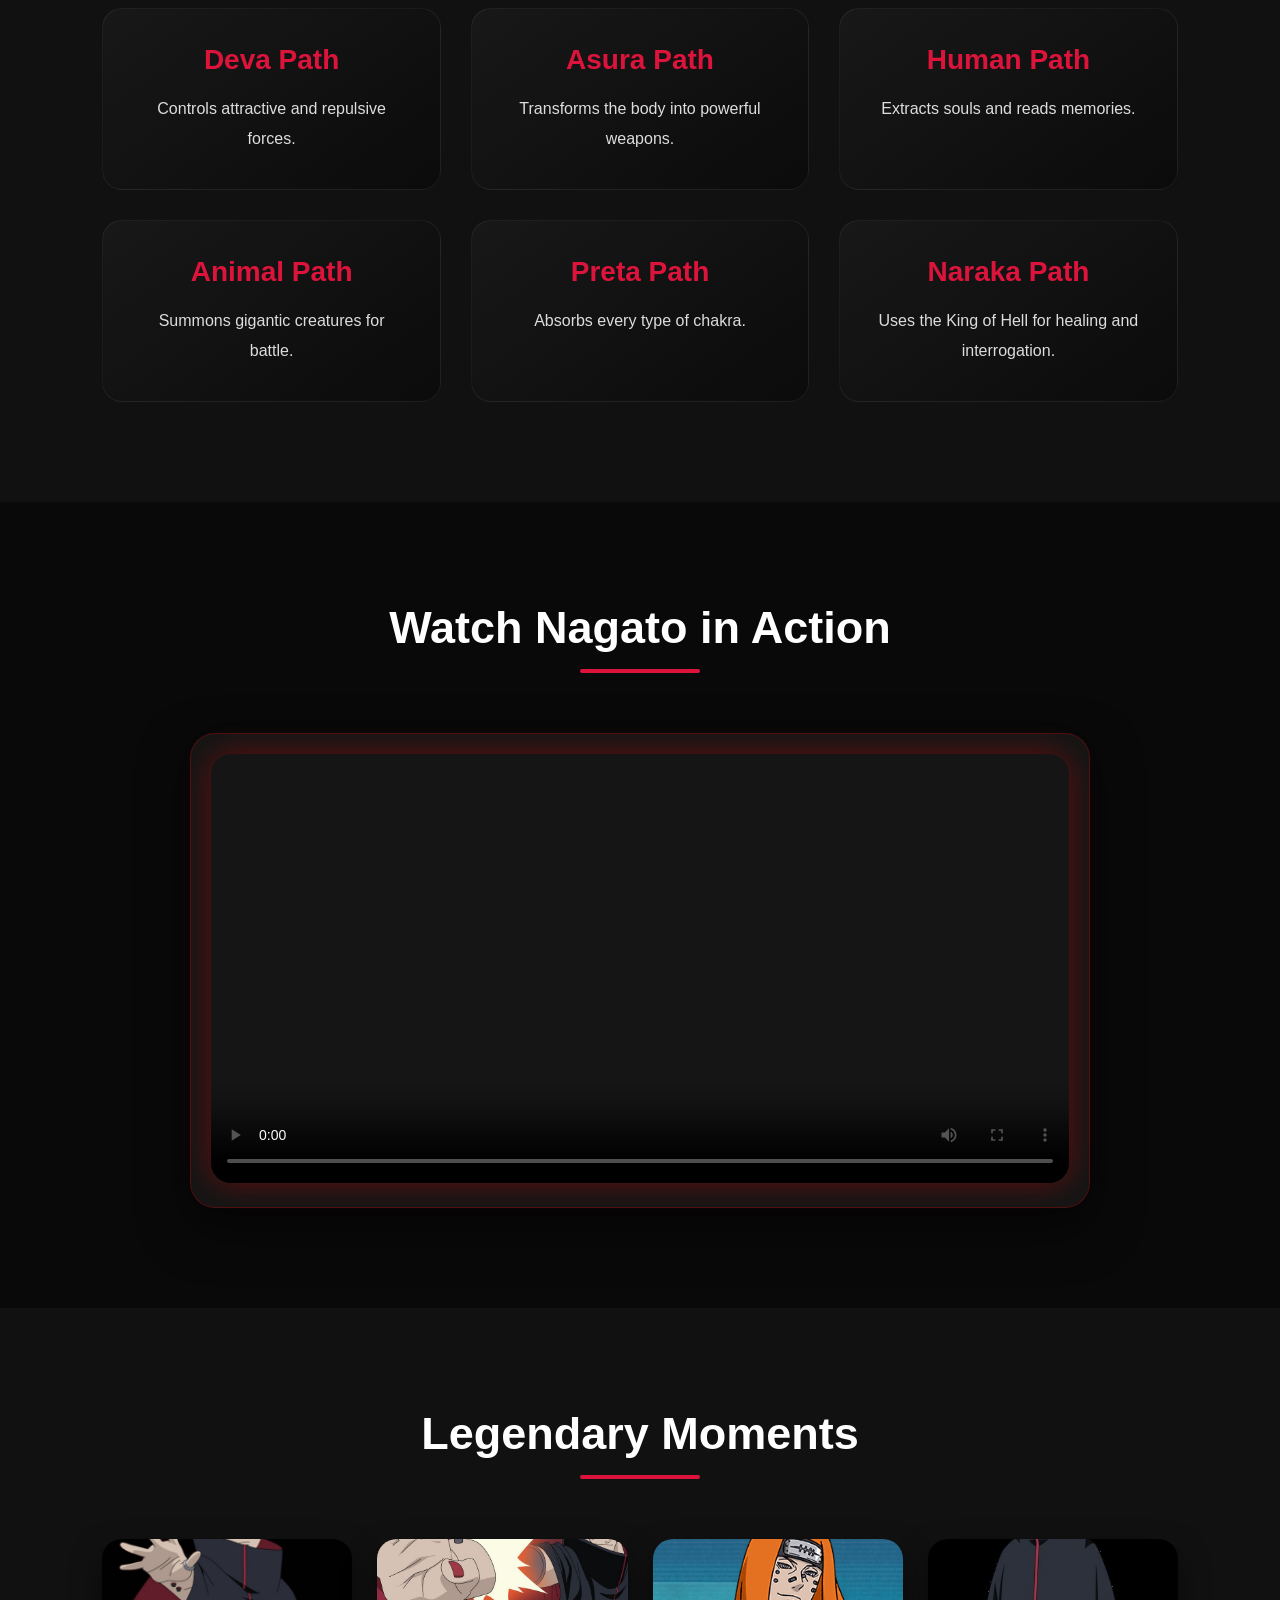
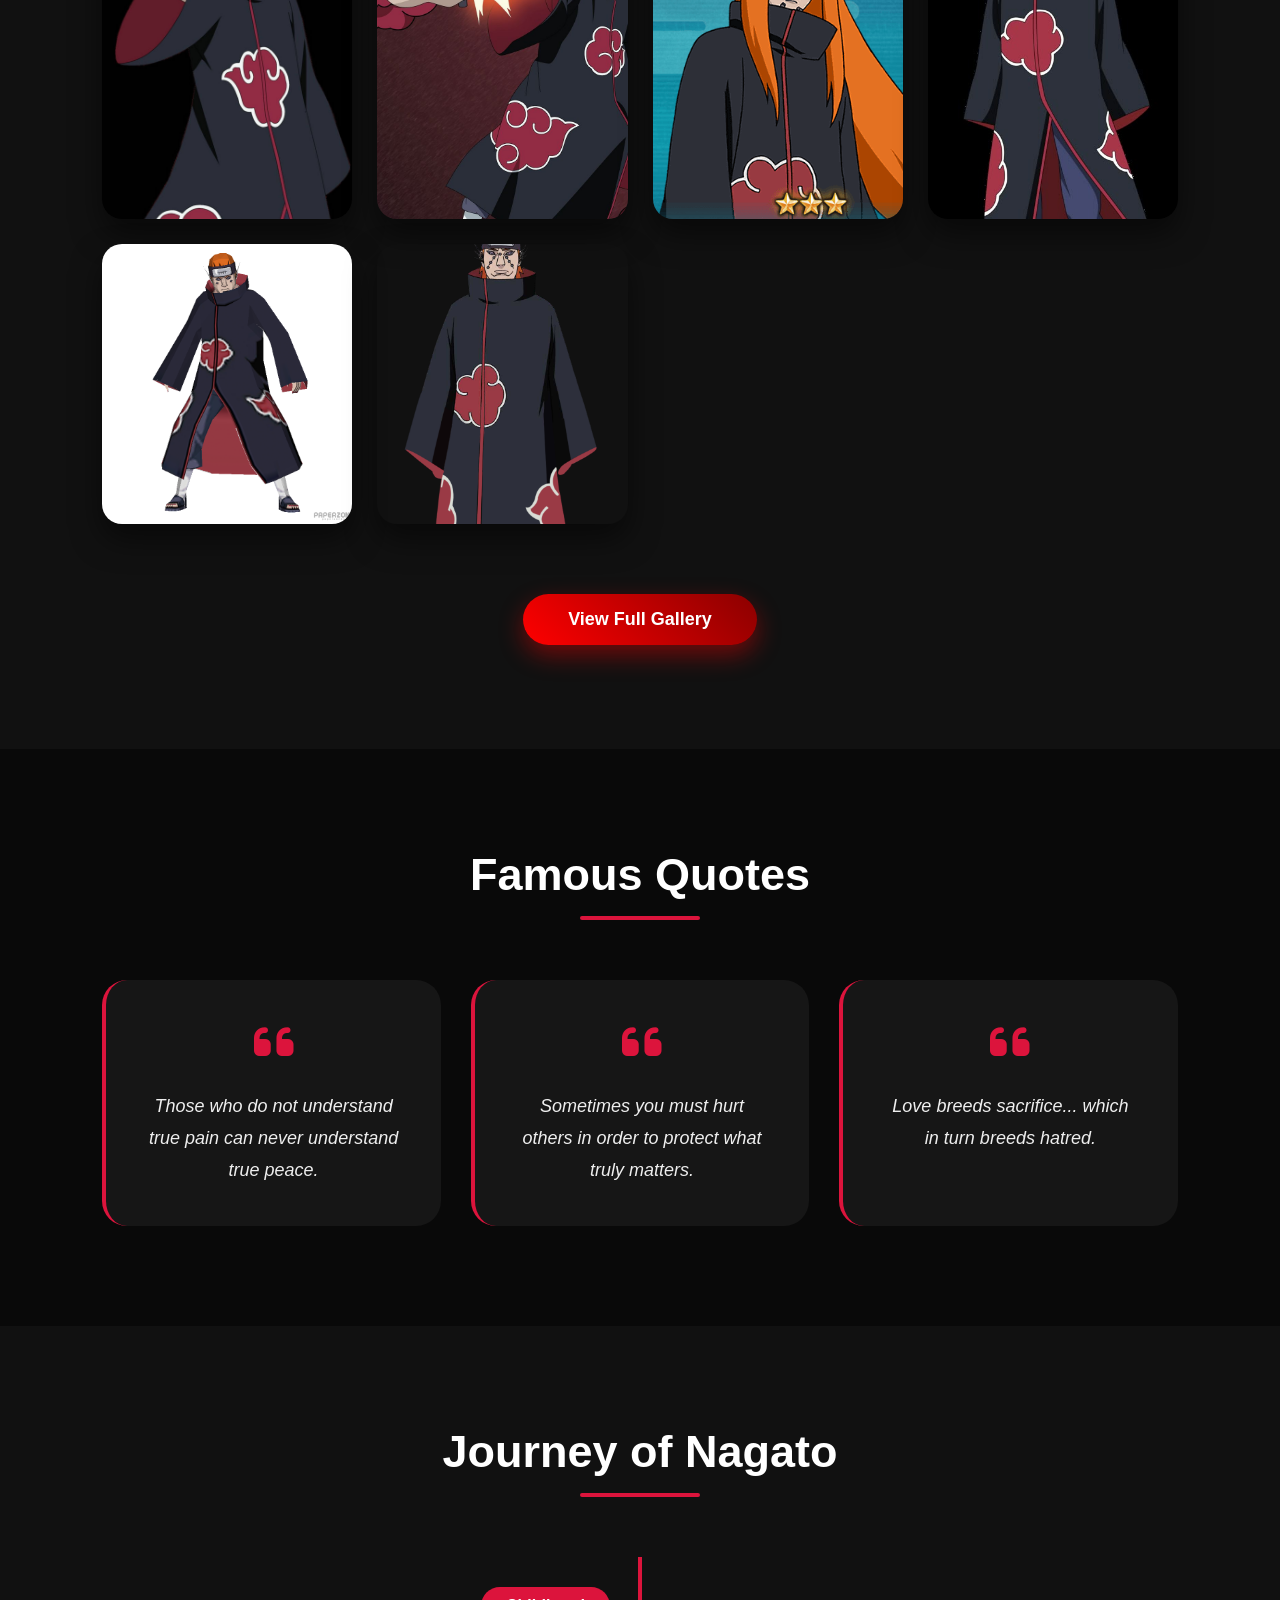
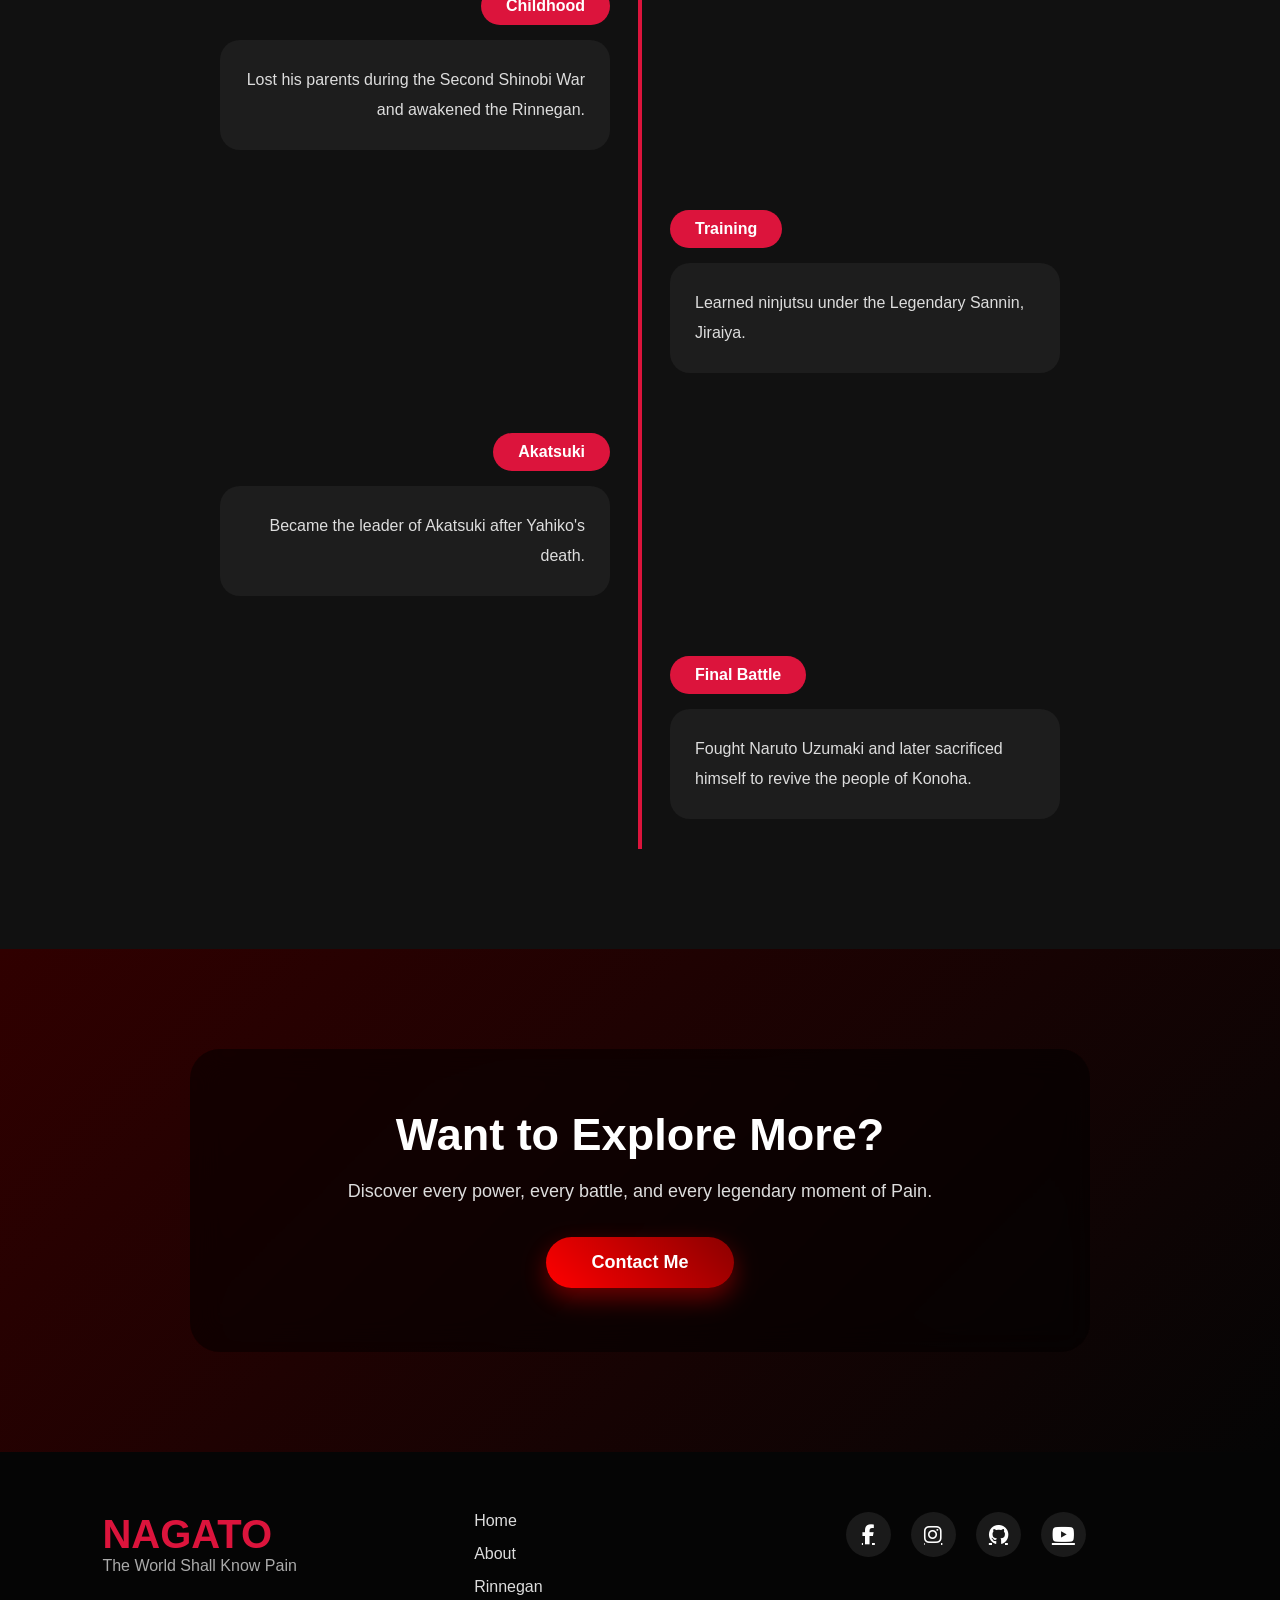
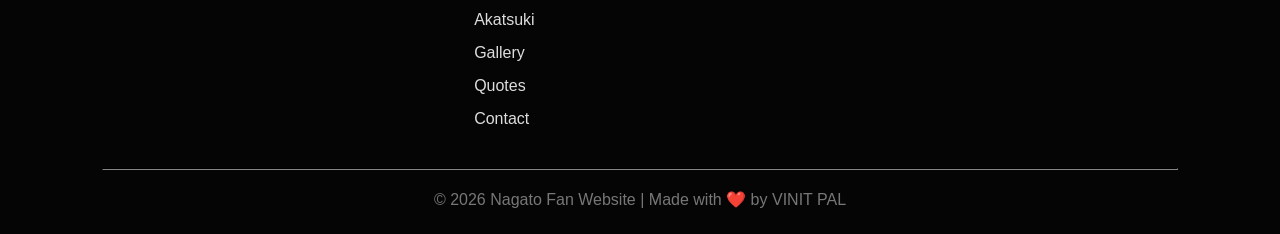
==== commit c78c08db: "Fix HTML formatting and restore original content" ====
--- a/index.html
+++ b/index.html
@@ -410,7 +410,7 @@
 
         <img src="images/nagato-asura-path.jpg" alt="Nagato 2">
 
-        <img src="images/nagato-human-path.jpg" alt="Nagato 3">
+        <img src="images/nagato-human-path.png" alt="Nagato 3">
 
         <img src="images/nagato-animal-path.jpg" alt="Nagato 4">
 
